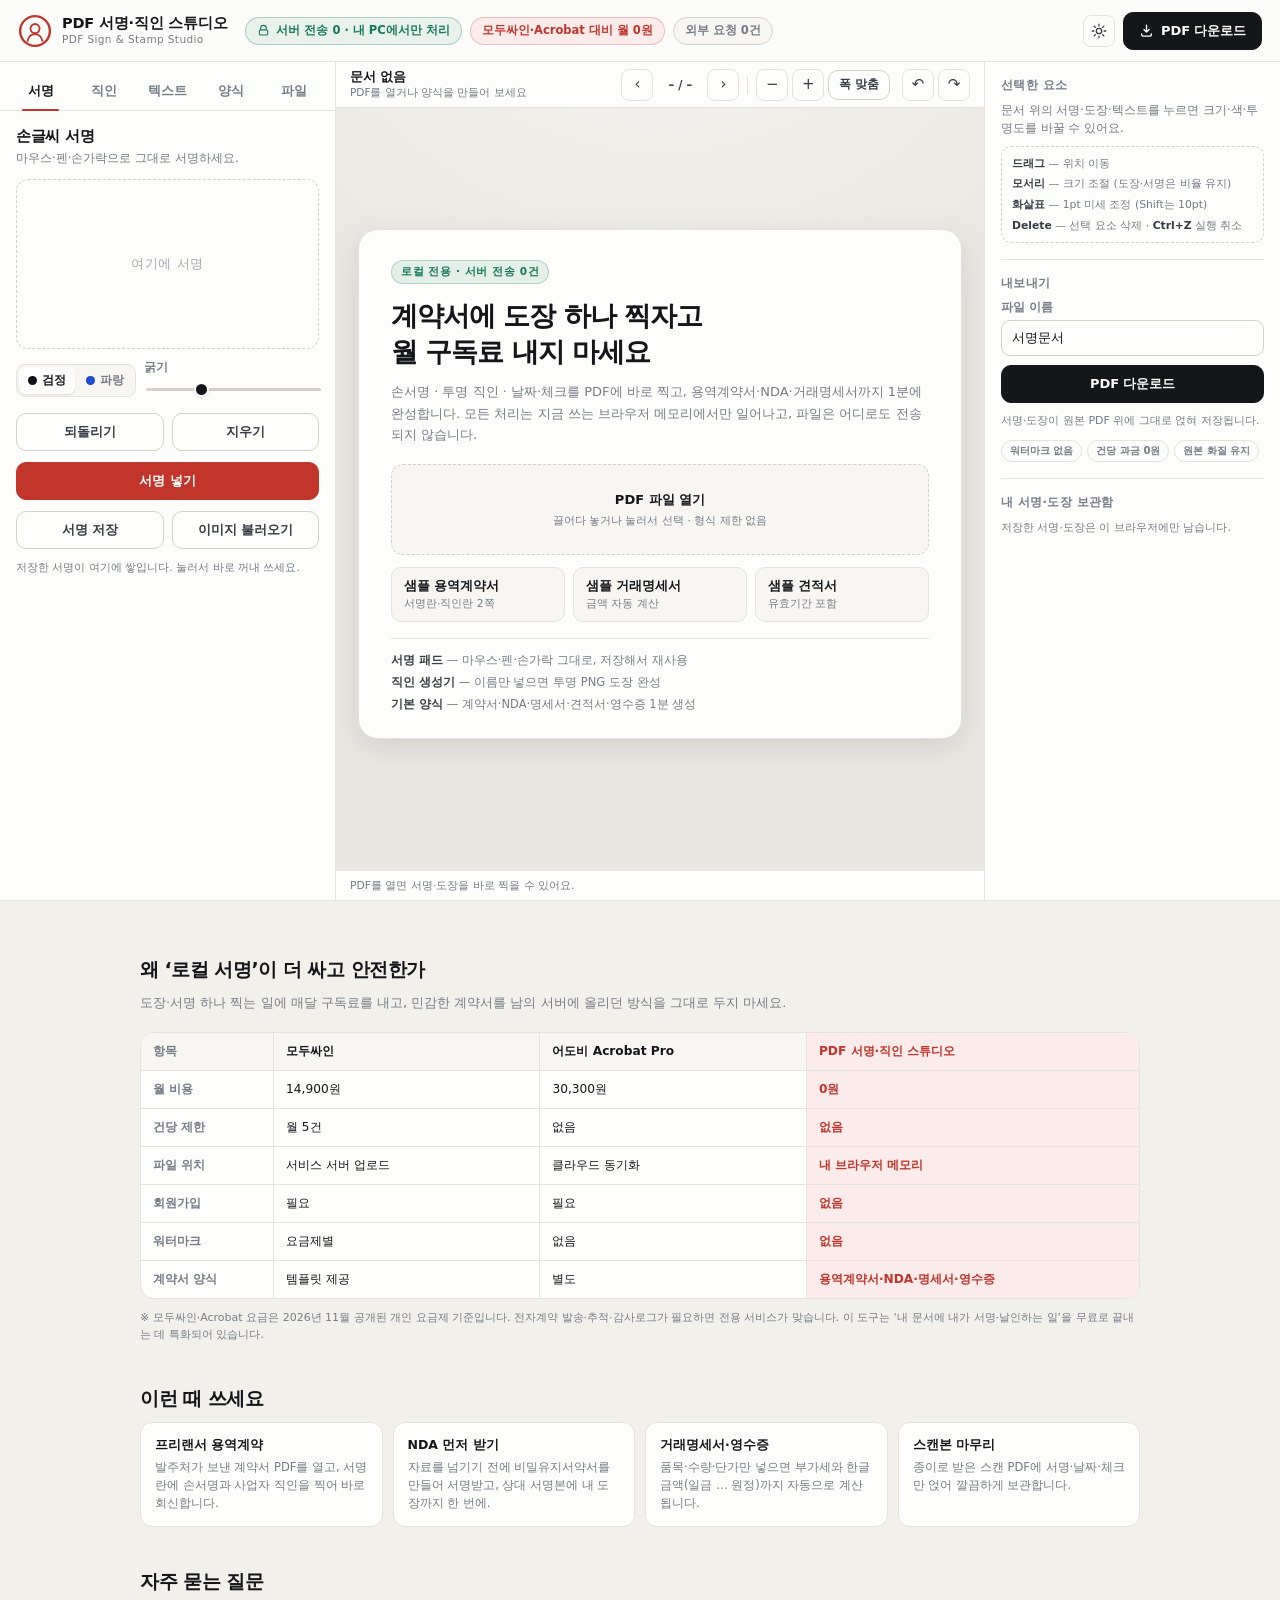
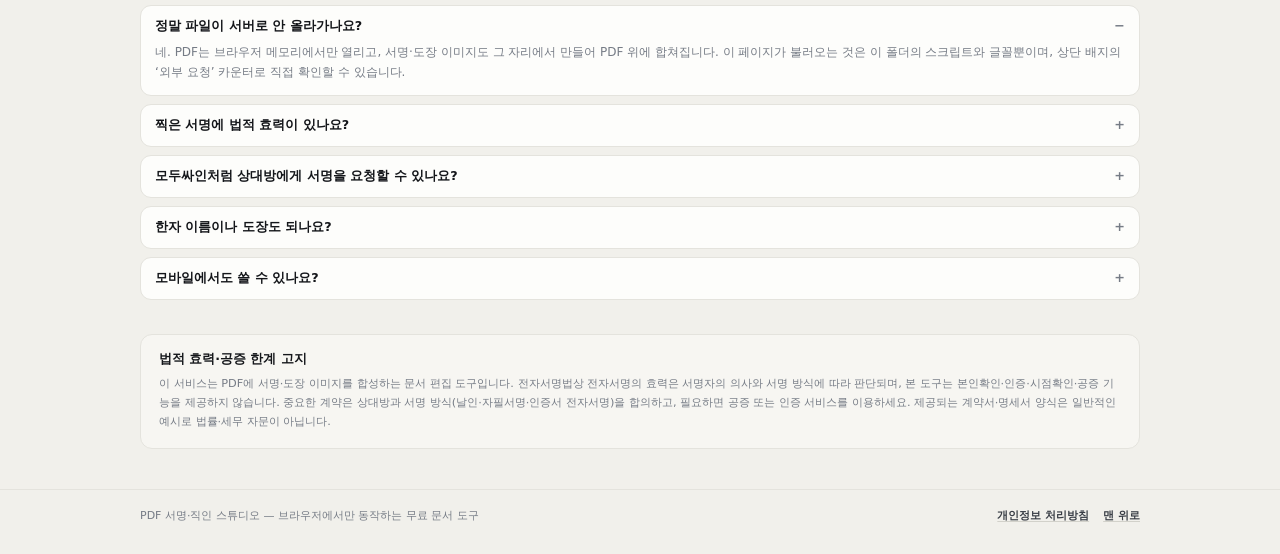
==== index.html @ 742ccabc "Deploy pdf-sign-stamp static app (production files only)" ====
<!DOCTYPE html>
<html lang="ko">
<head>
<meta charset="utf-8">
<meta name="viewport" content="width=device-width, initial-scale=1, viewport-fit=cover">
<title>PDF 서명·직인 스튜디오 — 계약서 도장·서명 1분, 서버 전송 0</title>
<meta name="description" content="모두싸인·어도비 없이 PDF에 손서명·투명 직인·날짜·체크를 바로 찍고 용역계약서·NDA·거래명세서까지 1분에 만드세요. 파일은 업로드되지 않고 내 PC 브라우저에서만 처리됩니다. 워터마크·건당 과금 0원.">
<meta name="keywords" content="PDF 서명, PDF 도장, 직인 만들기, 전자서명 무료, 계약서 서명, 용역계약서 양식, 거래명세서, NDA 서식, 모두싸인 대체, 어도비 대체">
<link rel="canonical" href="https://marcj81.github.io/pdf-sign-stamp/">
<meta name="robots" content="index, follow">
<meta name="color-scheme" content="light dark">
<meta name="theme-color" content="#c2352b">
<meta property="og:type" content="website">
<meta property="og:site_name" content="PDF 서명·직인 스튜디오">
<meta property="og:title" content="PDF 서명·직인 스튜디오 — 계약서 도장·서명 1분, 서버 전송 0">
<meta property="og:description" content="손서명·투명 직인·날짜·체크를 PDF에 바로. 용역계약서·NDA·거래명세서 양식까지. 업로드 없이 내 브라우저에서만.">
<meta property="og:url" content="https://marcj81.github.io/pdf-sign-stamp/">
<meta property="og:locale" content="ko_KR">
<meta name="twitter:card" content="summary">
<meta name="twitter:title" content="PDF 서명·직인 스튜디오">
<meta name="twitter:description" content="계약서에 도장 하나 찍자고 월 구독료 내지 마세요. 서버 전송 0, 워터마크 0, 월 0원.">
<link rel="icon" href="favicon.svg" type="image/svg+xml">
<link rel="stylesheet" href="assets/styles.css">
<script type="application/ld+json">
{
  "@context": "https://schema.org",
  "@graph": [
    {
      "@type": "WebApplication",
      "name": "PDF 서명·직인 스튜디오 (PDF Sign & Stamp Studio)",
      "url": "https://marcj81.github.io/pdf-sign-stamp/",
      "applicationCategory": "BusinessApplication",
      "operatingSystem": "Any browser",
      "browserRequirements": "Requires JavaScript",
      "inLanguage": "ko",
      "description": "PDF에 손글씨 서명, 투명 직인, 텍스트·날짜·체크를 넣고 용역계약서·비밀유지서약서·거래명세서·영수증을 1분에 만드는 무서버 로컬 웹앱. 파일은 업로드되지 않습니다.",
      "offers": { "@type": "Offer", "price": "0", "priceCurrency": "KRW" },
      "featureList": [
        "손글씨 서명 패드 (마우스·터치·펜)",
        "이름 입력으로 투명 원형·사각 직인 생성",
        "텍스트·날짜·체크 스탬프 배치와 이동·크기 조절",
        "용역계약서·NDA·거래명세서·영수증 양식 생성",
        "서버 전송 없는 브라우저 내 처리",
        "워터마크 없는 PDF 다운로드"
      ]
    },
    {
      "@type": "FAQPage",
      "mainEntity": [
        {
          "@type": "Question",
          "name": "계약서 파일이 서버로 올라가나요?",
          "acceptedAnswer": { "@type": "Answer", "text": "아니요. PDF는 브라우저 메모리에서만 열리고, 서명·도장 이미지도 그 자리에서 만들어 PDF에 합쳐집니다. 페이지는 외부 CDN이나 분석 서버로 파일을 보내지 않으며, 네트워크 요청은 이 사이트의 정적 파일(스크립트·글꼴)뿐입니다." }
        },
        {
          "@type": "Question",
          "name": "찍은 서명에 법적 효력이 있나요?",
          "acceptedAnswer": { "@type": "Answer", "text": "전자서명법상 본인의 서명 또는 기명날인이 찍힌 전자문서는 문서로서 효력을 가질 수 있습니다. 다만 이 도구는 본인확인·인증서 기반 전자서명이나 공증을 제공하지 않으므로, 상대방 확인이 중요한 계약은 별도의 인증 수단을 함께 쓰세요." }
        },
        {
          "@type": "Question",
          "name": "모두싸인·어도비와 무엇이 다른가요?",
          "acceptedAnswer": { "@type": "Answer", "text": "모두싸인은 월 14,900원에 5건, 어도비 Acrobat Pro는 월 30,300원의 구독형입니다. 이 도구는 서명·도장을 찍는 작업을 브라우저에서 무료로 끝내고, 다운로드한 PDF에 워터마크를 넣지 않습니다. 상대방에게 서명을 요청하는 전자계약 워크플로(발송·추적·감사로그)는 제공하지 않습니다." }
        },
        {
          "@type": "Question",
          "name": "스캔한 종이 계약서에도 도장을 찍을 수 있나요?",
          "acceptedAnswer": { "@type": "Answer", "text": "네. 스캔 PDF를 열고 원하는 위치를 눌러 서명이나 직인을 배치하면 됩니다. 페이지가 90도 회전된 스캔본도 표시된 방향 그대로 좌표를 계산해 넣습니다." }
        },
        {
          "@type": "Question",
          "name": "만든 PDF에 워터마크나 페이지 제한이 있나요?",
          "acceptedAnswer": { "@type": "Answer", "text": "없습니다. 페이지 수 제한, 건당 과금, 워터마크, 회원가입이 모두 없습니다. 원본 PDF의 텍스트와 화질은 그대로 유지되고, 추가한 서명·도장만 이미지로 얹힙니다." }
        }
      ]
    }
  ]
}
</script>
</head>
<body>

<header class="topbar">
  <a class="brand" href="./" aria-label="PDF 서명·직인 스튜디오 홈">
    <span class="brand-mark" aria-hidden="true">
      <svg viewBox="0 0 48 48" width="34" height="34"><circle cx="24" cy="24" r="21" fill="none" stroke="currentColor" stroke-width="3.4"/><circle cx="24" cy="20.5" r="6.4" fill="none" stroke="currentColor" stroke-width="2.6"/><path d="M13.5 38c1.6-6.4 5.6-9.6 10.5-9.6S33 31.6 34.5 38" fill="none" stroke="currentColor" stroke-width="2.6" stroke-linecap="round"/></svg>
    </span>
    <span class="brand-text">
      <strong>PDF 서명·직인 스튜디오</strong>
      <small>PDF Sign &amp; Stamp Studio</small>
    </span>
  </a>

  <div class="badges">
    <span class="badge badge-local" id="badge-local">
      <svg viewBox="0 0 20 20" width="13" height="13" aria-hidden="true"><path d="M5.5 9V6.6a4.5 4.5 0 1 1 9 0V9" fill="none" stroke="currentColor" stroke-width="1.7"/><rect x="3.6" y="9" width="12.8" height="8" rx="2" fill="none" stroke="currentColor" stroke-width="1.7"/></svg>
      서버 전송 0 · 내 PC에서만 처리
    </span>
    <span class="badge badge-free">모두싸인·Acrobat 대비 월 0원</span>
    <span class="badge badge-net" id="net-badge" title="이 페이지가 불러온 외부 도메인 요청 수">외부 요청 0건</span>
  </div>

  <div class="top-actions">
    <button class="icon-btn" id="btn-theme" title="라이트/다크 전환" aria-label="테마 전환">
      <svg viewBox="0 0 24 24" width="18" height="18" aria-hidden="true"><path d="M12 3v2.2M12 18.8V21M3 12h2.2M18.8 12H21M5.6 5.6l1.6 1.6M16.8 16.8l1.6 1.6M18.4 5.6l-1.6 1.6M7.2 16.8l-1.6 1.6" stroke="currentColor" stroke-width="1.7" stroke-linecap="round"/><circle cx="12" cy="12" r="3.6" fill="none" stroke="currentColor" stroke-width="1.7"/></svg>
    </button>
    <button class="btn btn-primary" id="btn-download">
      <svg viewBox="0 0 20 20" width="15" height="15" aria-hidden="true"><path d="M10 3v9m0 0 3.4-3.4M10 12 6.6 8.6M3.5 14.5v1.2A1.8 1.8 0 0 0 5.3 17.5h9.4a1.8 1.8 0 0 0 1.8-1.8v-1.2" fill="none" stroke="currentColor" stroke-width="1.8" stroke-linecap="round" stroke-linejoin="round"/></svg>
      PDF 다운로드
    </button>
  </div>
</header>

<main class="app">

  <!-- ================= tools ================= -->
  <aside class="panel tools" id="tools-panel" aria-label="도구">
    <div class="sheet-handle" data-sheet-close></div>
    <div class="tool-tabs" role="tablist">
      <button class="tool-tab is-active" data-tool="signature" role="tab" aria-selected="true">서명</button>
      <button class="tool-tab" data-tool="seal" role="tab" aria-selected="false">직인</button>
      <button class="tool-tab" data-tool="text" role="tab" aria-selected="false">텍스트</button>
      <button class="tool-tab" data-tool="form" role="tab" aria-selected="false">양식</button>
      <button class="tool-tab" data-tool="file" role="tab" aria-selected="false">파일</button>
    </div>

    <div class="tool-body">

      <section class="tool-pane is-active" id="pane-signature">
        <div class="pane-head">
          <h2>손글씨 서명</h2>
          <p>마우스·펜·손가락으로 그대로 서명하세요.</p>
        </div>
        <div class="pad-wrap">
          <canvas id="sig-canvas" class="sig-pad" aria-label="서명 입력란"></canvas>
          <span class="pad-placeholder" id="sig-placeholder">여기에 서명</span>
        </div>
        <div class="row wrap">
          <div class="seg" id="sig-color" role="group" aria-label="서명 색">
            <button class="seg-btn is-active" data-color="#12141a" aria-pressed="true"><i style="--dot:#12141a"></i>검정</button>
            <button class="seg-btn" data-color="#1d4ed8" aria-pressed="false"><i style="--dot:#1d4ed8"></i>파랑</button>
          </div>
          <label class="range">
            <span>굵기</span>
            <input type="range" id="sig-width" min="1" max="6" step="0.5" value="2.6">
          </label>
        </div>
        <div class="row btns">
          <button class="btn btn-ghost" id="btn-sig-undo">되돌리기</button>
          <button class="btn btn-ghost" id="btn-sig-clear">지우기</button>
        </div>
        <button class="btn btn-accent btn-block" id="btn-sig-insert">서명 넣기</button>
        <div class="row btns">
          <button class="btn btn-ghost" id="btn-sig-save">서명 저장</button>
          <label class="btn btn-ghost file-label">
            <input type="file" id="sig-upload" accept="image/png,image/jpeg,image/webp" hidden>
            이미지 불러오기
          </label>
        </div>
        <div class="saved" id="saved-signatures"></div>
        <p class="saved-hint">저장한 서명이 여기에 쌓입니다. 눌러서 바로 꺼내 쓰세요.</p>
      </section>

      <section class="tool-pane" id="pane-seal" hidden>
        <div class="pane-head">
          <h2>투명 도장 · 직인</h2>
          <p>이름을 넣으면 1초 만에 투명 PNG 도장이 만들어집니다.</p>
        </div>
        <div class="seal-preview" aria-label="도장 미리보기">
          <canvas id="seal-canvas" width="240" height="240"></canvas>
        </div>
        <div class="fields">
          <label class="field">
            <span>이름 / 도장 글자</span>
            <input id="seal-name" type="text" value="김민수" maxlength="8" autocomplete="off" spellcheck="false">
          </label>
          <label class="field">
            <span>회사명 (선택)</span>
            <input id="seal-org" type="text" value="" maxlength="14" placeholder="둘레에 새길 상호" autocomplete="off" spellcheck="false">
          </label>
          <div class="row">
            <label class="field">
              <span>모양</span>
              <select id="seal-shape">
                <option value="circle">원형</option>
                <option value="square">사각</option>
              </select>
            </label>
            <label class="field">
              <span>글자 배치</span>
              <select id="seal-orient">
                <option value="vertical">세로</option>
                <option value="horizontal">가로</option>
              </select>
            </label>
          </div>
          <div class="row wrap">
            <label class="check"><input type="checkbox" id="seal-show-in"> ‘인’ 글자 넣기</label>
            <div class="seg" id="seal-color" role="group" aria-label="도장 색">
              <button class="seg-btn is-active" data-color="#c2352b" aria-pressed="true"><i style="--dot:#c2352b"></i>주홍</button>
              <button class="seg-btn" data-color="#1d4ed8" aria-pressed="false"><i style="--dot:#1d4ed8"></i>청색</button>
              <button class="seg-btn" data-color="#12141a" aria-pressed="false"><i style="--dot:#12141a"></i>검정</button>
            </div>
          </div>
        </div>
        <button class="btn btn-accent btn-block" id="btn-seal-insert">도장 넣기</button>
        <div class="row btns">
          <button class="btn btn-ghost" id="btn-seal-save">보관함에 저장</button>
          <label class="btn btn-ghost file-label">
            <input type="file" id="seal-upload" accept="image/png,image/jpeg,image/webp" hidden>
            도장 이미지
          </label>
        </div>
        <div class="saved" id="saved-seals"></div>
        <p class="saved-hint">저장한 도장이 여기에 쌓입니다.</p>
      </section>

      <section class="tool-pane" id="pane-text" hidden>
        <div class="pane-head">
          <h2>텍스트 · 날짜 · 체크</h2>
          <p>문서를 클릭하면 그 자리에 바로 들어갑니다.</p>
        </div>
        <div class="quick-grid">
          <button class="quick" data-quick="date">오늘 날짜<small id="today-label"></small></button>
          <button class="quick" data-quick="check">체크 ✓</button>
          <button class="quick" data-quick="name">성명</button>
          <button class="quick" data-quick="in">(인)</button>
        </div>
        <label class="field">
          <span>넣을 문구</span>
          <textarea id="text-content" rows="2" placeholder="예: 2026년 11월 21일" spellcheck="false"></textarea>
        </label>
        <div class="row wrap">
          <label class="range">
            <span>크기 <b id="text-size-val">11</b>pt</span>
            <input type="range" id="text-size" min="7" max="30" step="0.5" value="11">
          </label>
          <div class="seg" id="text-color" role="group" aria-label="글자 색">
            <button class="seg-btn is-active" data-color="#12141a" aria-pressed="true"><i style="--dot:#12141a"></i>검정</button>
            <button class="seg-btn" data-color="#1d4ed8" aria-pressed="false"><i style="--dot:#1d4ed8"></i>파랑</button>
            <button class="seg-btn" data-color="#c2352b" aria-pressed="false"><i style="--dot:#c2352b"></i>빨강</button>
          </div>
        </div>
        <button class="btn btn-accent btn-block" id="btn-text-add">현재 페이지 가운데에 넣기</button>
        <p class="hint">넣은 요소는 드래그로 옮기고, 모서리를 끌어 크기를 바꿉니다. 화살표 키로 1pt씩 미세 조정돼요.</p>
      </section>

      <section class="tool-pane" id="pane-form" hidden>
        <div class="pane-head">
          <h2>1분 기본 양식</h2>
          <p>폼만 채우면 계약서·명세서 PDF가 바로 만들어집니다.</p>
        </div>
        <div class="tpl-list" id="template-list"></div>
        <div class="tpl-form" id="tpl-form" hidden>
          <div class="tpl-form-head">
            <strong id="tpl-form-title">양식</strong>
            <button class="link-btn" id="btn-tpl-close" type="button">닫기</button>
          </div>
          <div class="fields" id="tpl-fields"></div>
          <p class="tpl-summary" id="tpl-summary"></p>
          <div class="row btns sticky-row">
            <button class="btn btn-ghost" id="btn-tpl-reset">샘플 값</button>
            <button class="btn btn-accent" id="btn-tpl-generate">PDF 만들기</button>
          </div>
        </div>
      </section>

      <section class="tool-pane" id="pane-file" hidden>
        <div class="pane-head">
          <h2>PDF 불러오기</h2>
          <p>파일은 업로드되지 않습니다. 브라우저 안에서만 열려요.</p>
        </div>
        <label class="dropzone" id="dropzone">
          <input type="file" id="file-input" accept="application/pdf,.pdf">
          <svg viewBox="0 0 24 24" width="26" height="26" aria-hidden="true"><path d="M12 16V4m0 0 4 4m-4-4L8 8M4 15v3.5A1.5 1.5 0 0 0 5.5 20h13a1.5 1.5 0 0 0 1.5-1.5V15" fill="none" stroke="currentColor" stroke-width="1.8" stroke-linecap="round" stroke-linejoin="round"/></svg>
          <strong>PDF 파일 열기</strong>
          <small>끌어다 놓거나 눌러서 선택</small>
        </label>
        <div class="sample-grid">
          <button class="sample" id="btn-sample-contract">
            <b>샘플 용역계약서</b>
            <span>서명란 · 직인란이 있는 2쪽 계약서</span>
          </button>
          <button class="sample" id="btn-sample-statement">
            <b>샘플 거래명세서</b>
            <span>금액 자동 계산 + 영수 문구</span>
          </button>
          <button class="sample" id="btn-sample-quote">
            <b>샘플 견적서</b>
            <span>품목·부가세 계산 + 유효기간</span>
          </button>
        </div>
        <ul class="facts">
          <li>외부 CDN 호출 0건 — 모든 스크립트가 이 폴더 안에 있습니다.</li>
          <li>원본 PDF의 텍스트·화질은 그대로 두고 서명만 얹습니다.</li>
          <li>페이지 수·건당 과금·워터마크 제한이 없습니다.</li>
        </ul>
      </section>

    </div>
  </aside>

  <!-- ================= stage ================= -->
  <section class="stage-col">
    <div class="stage-bar">
      <div class="doc-meta">
        <span class="doc-name" id="doc-name">문서 없음</span>
        <span class="doc-sub" id="doc-sub">PDF를 열거나 양식을 만들어 보세요</span>
      </div>
      <span class="badge badge-local badge-mini">로컬 처리</span>
      <div class="page-nav">
        <button class="icon-btn" id="btn-prev" title="이전 페이지" aria-label="이전 페이지">‹</button>
        <span class="page-indicator" id="page-indicator">– / –</span>
        <button class="icon-btn" id="btn-next" title="다음 페이지" aria-label="다음 페이지">›</button>
        <span class="divider" aria-hidden="true"></span>
        <button class="icon-btn" id="btn-zoom-out" title="축소" aria-label="축소">−</button>
        <button class="icon-btn" id="btn-zoom-in" title="확대" aria-label="확대">+</button>
        <button class="btn btn-ghost btn-sm" id="btn-fit">폭 맞춤</button>
      </div>
      <div class="history">
        <button class="icon-btn" id="btn-undo" title="실행 취소 (Ctrl+Z)" aria-label="실행 취소">↶</button>
        <button class="icon-btn" id="btn-redo" title="다시 실행 (Ctrl+Y)" aria-label="다시 실행">↷</button>
      </div>
    </div>

    <div class="stage" id="stage">
      <div class="stage-inner" id="stage-inner">

        <div class="empty" id="empty-state">
          <div class="empty-card">
            <span class="empty-eyebrow">로컬 전용 · 서버 전송 0건</span>
            <h1>계약서에 도장 하나 찍자고<br>월 구독료 내지 마세요</h1>
            <p class="empty-lede">
              손서명 · 투명 직인 · 날짜·체크를 PDF에 바로 찍고, 용역계약서·NDA·거래명세서까지 1분에 완성합니다.
              모든 처리는 지금 쓰는 브라우저 메모리에서만 일어나고, 파일은 어디로도 전송되지 않습니다.
            </p>
            <label class="dropzone dropzone-hero" id="hero-drop" data-drop>
              <input type="file" id="hero-file" accept="application/pdf,.pdf">
              <strong>PDF 파일 열기</strong>
              <small>끌어다 놓거나 눌러서 선택 · 형식 제한 없음</small>
            </label>
            <div class="empty-samples">
              <button class="sample" id="btn-hero-contract" data-sample="contract">
                <b>샘플 용역계약서</b><span>서명란·직인란 2쪽</span>
              </button>
              <button class="sample" id="btn-hero-statement" data-sample="statement">
                <b>샘플 거래명세서</b><span>금액 자동 계산</span>
              </button>
              <button class="sample" id="btn-hero-quote" data-sample="quote">
                <b>샘플 견적서</b><span>유효기간 포함</span>
              </button>
            </div>
            <ul class="empty-points">
              <li><b>서명 패드</b> — 마우스·펜·손가락 그대로, 저장해서 재사용</li>
              <li><b>직인 생성기</b> — 이름만 넣으면 투명 PNG 도장 완성</li>
              <li><b>기본 양식</b> — 계약서·NDA·명세서·견적서·영수증 1분 생성</li>
            </ul>
          </div>
        </div>

        <div class="page-shell" id="page-shell" hidden>
          <canvas id="page-canvas"></canvas>
          <div class="el-layer" id="el-layer"></div>
          <div class="loading-mask" id="loading-mask" hidden><span class="spinner"></span></div>
        </div>

      </div>
    </div>

    <div class="stage-foot">
      <span id="foot-status">PDF를 열면 서명·도장을 바로 찍을 수 있어요.</span>
      <span id="foot-summary"></span>
    </div>
  </section>

  <!-- ================= inspector ================= -->
  <aside class="panel inspector" id="inspector" aria-label="속성과 내보내기">
    <div class="sheet-handle" data-sheet-close></div>

    <section class="insp-section">
      <h2 class="insp-title">선택한 요소</h2>
      <div class="insp-empty" id="insp-empty">
        <p>문서 위의 서명·도장·텍스트를 누르면 크기·색·투명도를 바꿀 수 있어요.</p>
        <ul class="tips">
          <li><b>드래그</b> — 위치 이동</li>
          <li><b>모서리</b> — 크기 조절 (도장·서명은 비율 유지)</li>
          <li><b>화살표</b> — 1pt 미세 조정 (Shift는 10pt)</li>
          <li><b>Delete</b> — 선택 요소 삭제 · <b>Ctrl+Z</b> 실행 취소</li>
        </ul>
      </div>
      <div class="insp-el" id="insp-el" hidden>
        <div class="insp-kind-row">
          <span class="insp-kind" id="insp-kind">서명</span>
          <div class="row btns tight">
            <button class="icon-btn" id="btn-el-dup" title="복제" aria-label="복제">⧉</button>
            <button class="icon-btn danger" id="btn-el-delete" title="삭제" aria-label="삭제">✕</button>
          </div>
        </div>
        <label class="field" id="insp-text-row">
          <span>내용</span>
          <textarea id="insp-text" rows="2" spellcheck="false"></textarea>
        </label>
        <label class="range">
          <span id="insp-size-label">크기 <b id="insp-size-val">100</b>%</span>
          <input type="range" id="insp-size" min="20" max="400" step="1" value="100">
        </label>
        <label class="range">
          <span>투명도 <b id="insp-opacity-val">100</b>%</span>
          <input type="range" id="insp-opacity" min="10" max="100" step="1" value="100">
        </label>
        <label class="range">
          <span>회전 <b id="insp-rotate-val">0</b>°</span>
          <input type="range" id="insp-rotate" min="-45" max="45" step="1" value="0">
        </label>
        <div class="seg seg-insp" id="insp-color" role="group" aria-label="요소 색">
          <button class="seg-btn is-active" data-color="#12141a" aria-pressed="true"><i style="--dot:#12141a"></i>검정</button>
          <button class="seg-btn" data-color="#1d4ed8" aria-pressed="false"><i style="--dot:#1d4ed8"></i>파랑</button>
          <button class="seg-btn" data-color="#c2352b" aria-pressed="false"><i style="--dot:#c2352b"></i>빨강</button>
        </div>
      </div>
    </section>

    <hr class="insp-hr">

    <section class="insp-section">
      <h2 class="insp-title">내보내기</h2>
      <label class="field">
        <span>파일 이름</span>
        <input id="export-name" type="text" value="서명문서" maxlength="80" spellcheck="false">
      </label>
      <button class="btn btn-primary btn-block" id="btn-export">PDF 다운로드</button>
      <p class="hint" id="export-hint">서명·도장이 원본 PDF 위에 그대로 얹혀 저장됩니다.</p>
      <ul class="chips">
        <li>워터마크 없음</li>
        <li>건당 과금 0원</li>
        <li>원본 화질 유지</li>
      </ul>
    </section>

    <hr class="insp-hr">

    <section class="insp-section">
      <h2 class="insp-title">내 서명·도장 보관함</h2>
      <p class="hint">저장한 서명·도장은 이 브라우저에만 남습니다.</p>
      <div class="saved" id="saved-all"></div>
    </section>
  </aside>
</main>

<nav class="mob-bar" aria-label="모바일 도구">
  <button class="mob-btn is-active" data-tool="signature"><span>서명</span></button>
  <button class="mob-btn" data-tool="seal"><span>직인</span></button>
  <button class="mob-btn" data-tool="text"><span>텍스트</span></button>
  <button class="mob-btn" data-tool="form"><span>양식</span></button>
  <button class="mob-btn" data-tool="file"><span>파일</span></button>
  <button class="mob-btn" data-sheet="inspector"><span>속성</span></button>
</nav>
<div class="sheet-backdrop" id="sheet-backdrop" hidden></div>
<div class="toast" id="toast" role="status" aria-live="polite"></div>

<!-- ================= supporting content ================= -->
<section class="info">
  <div class="info-inner">
    <h2>왜 ‘로컬 서명’이 더 싸고 안전한가</h2>
    <p class="info-lede">도장·서명 하나 찍는 일에 매달 구독료를 내고, 민감한 계약서를 남의 서버에 올리던 방식을 그대로 두지 마세요.</p>
    <div class="compare" role="table" aria-label="비교표">
      <div class="compare-row compare-head" role="row">
        <span role="columnheader">항목</span>
        <span role="columnheader">모두싸인</span>
        <span role="columnheader">어도비 Acrobat Pro</span>
        <span role="columnheader" class="is-us">PDF 서명·직인 스튜디오</span>
      </div>
      <div class="compare-row" role="row"><span role="cell">월 비용</span><span role="cell">14,900원</span><span role="cell">30,300원</span><span role="cell" class="is-us">0원</span></div>
      <div class="compare-row" role="row"><span role="cell">건당 제한</span><span role="cell">월 5건</span><span role="cell">없음</span><span role="cell" class="is-us">없음</span></div>
      <div class="compare-row" role="row"><span role="cell">파일 위치</span><span role="cell">서비스 서버 업로드</span><span role="cell">클라우드 동기화</span><span role="cell" class="is-us">내 브라우저 메모리</span></div>
      <div class="compare-row" role="row"><span role="cell">회원가입</span><span role="cell">필요</span><span role="cell">필요</span><span role="cell" class="is-us">없음</span></div>
      <div class="compare-row" role="row"><span role="cell">워터마크</span><span role="cell">요금제별</span><span role="cell">없음</span><span role="cell" class="is-us">없음</span></div>
      <div class="compare-row" role="row"><span role="cell">계약서 양식</span><span role="cell">템플릿 제공</span><span role="cell">별도</span><span role="cell" class="is-us">용역계약서·NDA·명세서·영수증</span></div>
    </div>
    <p class="info-note">※ 모두싸인·Acrobat 요금은 2026년 11월 공개된 개인 요금제 기준입니다. 전자계약 발송·추적·감사로그가 필요하면 전용 서비스가 맞습니다. 이 도구는 ‘내 문서에 내가 서명·날인하는 일’을 무료로 끝내는 데 특화되어 있습니다.</p>

    <h2>이런 때 쓰세요</h2>
    <div class="usecases">
      <div class="usecase"><b>프리랜서 용역계약</b><p>발주처가 보낸 계약서 PDF를 열고, 서명란에 손서명과 사업자 직인을 찍어 바로 회신합니다.</p></div>
      <div class="usecase"><b>NDA 먼저 받기</b><p>자료를 넘기기 전에 비밀유지서약서를 만들어 서명받고, 상대 서명본에 내 도장까지 한 번에.</p></div>
      <div class="usecase"><b>거래명세서·영수증</b><p>품목·수량·단가만 넣으면 부가세와 한글 금액(일금 … 원정)까지 자동으로 계산됩니다.</p></div>
      <div class="usecase"><b>스캔본 마무리</b><p>종이로 받은 스캔 PDF에 서명·날짜·체크만 얹어 깔끔하게 보관합니다.</p></div>
    </div>

    <h2>자주 묻는 질문</h2>
    <div class="faq">
      <details open><summary>정말 파일이 서버로 안 올라가나요?</summary><p>네. PDF는 브라우저 메모리에서만 열리고, 서명·도장 이미지도 그 자리에서 만들어 PDF 위에 합쳐집니다. 이 페이지가 불러오는 것은 이 폴더의 스크립트와 글꼴뿐이며, 상단 배지의 ‘외부 요청’ 카운터로 직접 확인할 수 있습니다.</p></details>
      <details><summary>찍은 서명에 법적 효력이 있나요?</summary><p>전자서명법상 본인의 서명 또는 기명날인이 있는 전자문서는 문서로서 효력을 가질 수 있습니다. 다만 이 도구는 본인확인·인증서 기반 전자서명이나 공증을 제공하지 않으므로, 상대방 확인이 중요한 계약은 별도의 인증 수단을 함께 쓰세요.</p></details>
      <details><summary>모두싸인처럼 상대방에게 서명을 요청할 수 있나요?</summary><p>발송·추적·감사로그 기능은 없습니다. 대신 완성된 PDF를 메일·메신저로 보내면 됩니다. 서명 요청 워크플로가 필요하면 전자계약 서비스를, 내 문서에 내가 서명하는 일이 대부분이라면 이 도구를 쓰세요.</p></details>
      <details><summary>한자 이름이나 도장도 되나요?</summary><p>기본 글꼴은 한글·영문·숫자·기호를 지원합니다. 한자·이모지는 글꼴에 없어 입력 시 안내가 뜹니다. 한자 도장이 필요하면 도장 이미지를 만들어 ‘도장 이미지’로 넣으면 됩니다.</p></details>
      <details><summary>모바일에서도 쓸 수 있나요?</summary><p>네. 아이폰·안드로이드 브라우저에서 손가락으로 서명하고, 그 자리에서 PDF로 저장할 수 있습니다.</p></details>
    </div>

    <div class="legal">
      <h3>법적 효력·공증 한계 고지</h3>
      <p>이 서비스는 PDF에 서명·도장 이미지를 합성하는 문서 편집 도구입니다. 전자서명법상 전자서명의 효력은 서명자의 의사와 서명 방식에 따라 판단되며, 본 도구는 본인확인·인증·시점확인·공증 기능을 제공하지 않습니다. 중요한 계약은 상대방과 서명 방식(날인·자필서명·인증서 전자서명)을 합의하고, 필요하면 공증 또는 인증 서비스를 이용하세요. 제공되는 계약서·명세서 양식은 일반적인 예시로 법률·세무 자문이 아닙니다.</p>
    </div>
  </div>
</section>

<footer class="foot">
  <div class="foot-inner">
    <span>PDF 서명·직인 스튜디오 — 브라우저에서만 동작하는 무료 문서 도구</span>
    <span class="foot-links"><a href="privacy.html">개인정보 처리방침</a><a href="#top" id="link-top">맨 위로</a></span>
  </div>
</footer>

<script src="assets/engine.js" defer></script>
<script src="assets/app.js" defer></script>
</body>
</html>
---- assets/styles.css ----
/* ==========================================================================
   PDF 서명·직인 스튜디오 — styles
   ========================================================================== */

:root {
  --bg: #f1f0eb;
  --bg-2: #e8e7e1;
  --panel: #fdfdfb;
  --panel-2: #f7f6f2;
  --ink: #14161a;
  --ink-2: #383d45;
  --muted: #767c86;
  --line: #e4e3dd;
  --line-2: #d2d1ca;
  --accent: #c2352b;
  --accent-dark: #a52a21;
  --accent-soft: #fbeceb;
  --blue: #1d4ed8;
  --ok: #17795e;
  --paper: #ffffff;
  --shadow-sm: 0 1px 2px rgba(20, 22, 26, .07), 0 1px 1px rgba(20, 22, 26, .04);
  --shadow-md: 0 8px 28px rgba(20, 22, 26, .10);
  --shadow-lg: 0 18px 60px rgba(20, 22, 26, .14);
  --radius: 14px;
  --radius-sm: 9px;
  --topbar-h: 62px;
  --mobbar-h: 58px;
  --ui: "Pretendard", -apple-system, BlinkMacSystemFont, "Apple SD Gothic Neo", "Malgun Gothic", "Noto Sans KR", system-ui, sans-serif;
  --mono: "SF Mono", ui-monospace, Menlo, Consolas, monospace;
}

@media (prefers-color-scheme: dark) {
  :root:not([data-theme="light"]) {
    --bg: #101114;
    --bg-2: #0b0c0e;
    --panel: #17191e;
    --panel-2: #1d2026;
    --ink: #eceef2;
    --ink-2: #c3c7d0;
    --muted: #8d939e;
    --line: #2a2d34;
    --line-2: #353941;
    --accent: #e25348;
    --accent-dark: #c73c32;
    --accent-soft: #2a1c1b;
    --blue: #6b93ff;
    --ok: #46b795;
    --paper: #fff;
    --shadow-sm: 0 1px 2px rgba(0, 0, 0, .5);
    --shadow-md: 0 8px 28px rgba(0, 0, 0, .5);
    --shadow-lg: 0 18px 60px rgba(0, 0, 0, .6);
  }
}

:root[data-theme="dark"] {
  --bg: #101114;
  --bg-2: #0b0c0e;
  --panel: #17191e;
  --panel-2: #1d2026;
  --ink: #eceef2;
  --ink-2: #c3c7d0;
  --muted: #8d939e;
  --line: #2a2d34;
  --line-2: #353941;
  --accent: #e25348;
  --accent-dark: #c73c32;
  --accent-soft: #2a1c1b;
  --blue: #6b93ff;
  --ok: #46b795;
  --paper: #fff;
  --shadow-sm: 0 1px 2px rgba(0, 0, 0, .5);
  --shadow-md: 0 8px 28px rgba(0, 0, 0, .5);
  --shadow-lg: 0 18px 60px rgba(0, 0, 0, .6);
}

*, *::before, *::after { box-sizing: border-box; }
[hidden] { display: none !important; }

html { scroll-behavior: smooth; }

body {
  margin: 0;
  font-family: var(--ui);
  color: var(--ink);
  background: var(--bg);
  -webkit-font-smoothing: antialiased;
  -webkit-text-size-adjust: 100%;
  overflow-x: hidden;
}

button, input, select, textarea { font: inherit; color: inherit; }
button { cursor: pointer; }
a { color: inherit; }
h1, h2, h3, p { margin: 0; }
ul { margin: 0; padding: 0; list-style: none; }
hr { border: 0; border-top: 1px solid var(--line); margin: 0; }

:focus-visible { outline: 2px solid var(--accent); outline-offset: 2px; border-radius: 4px; }

/* @font-face is injected by app.js once the Korean PDF font is loaded, so the
   preview text and the exported PDF use exactly the same glyphs and widths. */
.el-text, .insp-kind, .pad-placeholder { font-synthesis: none; }

/* ------------------------------------------------------------------ topbar */

.topbar {
  position: sticky;
  top: 0;
  z-index: 50;
  height: var(--topbar-h);
  display: flex;
  align-items: center;
  gap: 18px;
  padding: 0 18px;
  background: color-mix(in srgb, var(--panel) 92%, transparent);
  backdrop-filter: saturate(140%) blur(10px);
  border-bottom: 1px solid var(--line);
}

.brand {
  display: flex;
  align-items: center;
  gap: 10px;
  text-decoration: none;
  color: var(--accent);
  flex: 0 0 auto;
}
.brand-mark { display: grid; place-items: center; }
.brand-text { display: flex; flex-direction: column; line-height: 1.1; color: var(--ink); }
.brand-text strong { font-size: 14.5px; letter-spacing: -.2px; font-weight: 800; }
.brand-text small { font-size: 10.5px; color: var(--muted); letter-spacing: .4px; margin-top: 2px; }

.badges { display: flex; align-items: center; gap: 8px; overflow: hidden; flex: 1 1 auto; }
.badge {
  display: inline-flex;
  align-items: center;
  gap: 6px;
  height: 28px;
  padding: 0 11px;
  border-radius: 99px;
  font-size: 11.5px;
  font-weight: 700;
  white-space: nowrap;
  border: 1px solid var(--line-2);
  background: var(--panel-2);
  color: var(--ink-2);
}
.badge-local { color: var(--ok); border-color: color-mix(in srgb, var(--ok) 30%, transparent); background: color-mix(in srgb, var(--ok) 9%, transparent); }
.badge-free { color: var(--accent); border-color: color-mix(in srgb, var(--accent) 26%, transparent); background: var(--accent-soft); }
.badge-net { color: var(--muted); font-weight: 600; font-variant-numeric: tabular-nums; }
.badge-mini { display: none; }

.top-actions { display: flex; align-items: center; gap: 8px; flex: 0 0 auto; }

/* ------------------------------------------------------------------ buttons */

.btn {
  display: inline-flex;
  align-items: center;
  justify-content: center;
  gap: 7px;
  height: 38px;
  padding: 0 15px;
  border-radius: 10px;
  border: 1px solid transparent;
  background: var(--panel-2);
  color: var(--ink);
  font-size: 13px;
  font-weight: 700;
  letter-spacing: -.1px;
  transition: background .15s, border-color .15s, transform .08s, color .15s;
  white-space: nowrap;
}
.btn:active { transform: translateY(1px); }
.btn-primary { background: var(--ink); color: var(--panel); border-color: var(--ink); }
.btn-primary:hover { background: #000; }
:root[data-theme="dark"] .btn-primary { background: #f4f4f2; color: #14161a; border-color: #f4f4f2; }
@media (prefers-color-scheme: dark) { :root:not([data-theme="light"]) .btn-primary { background: #f4f4f2; color: #14161a; border-color: #f4f4f2; } }
.btn-accent { background: var(--accent); color: #fff; border-color: var(--accent); }
.btn-accent:hover { background: var(--accent-dark); }
.btn-ghost { background: transparent; border-color: var(--line-2); color: var(--ink-2); }
.btn-ghost:hover { background: var(--panel-2); border-color: var(--muted); }
.btn-block { width: 100%; }
.btn-sm { height: 30px; padding: 0 10px; font-size: 11.5px; }

.icon-btn {
  width: 32px;
  height: 32px;
  display: inline-grid;
  place-items: center;
  border-radius: 8px;
  border: 1px solid var(--line);
  background: transparent;
  color: var(--ink-2);
  font-size: 15px;
  line-height: 1;
  transition: background .15s, color .15s, border-color .15s;
}
.icon-btn:hover { background: var(--panel-2); color: var(--ink); border-color: var(--line-2); }
.icon-btn.danger:hover { color: var(--accent); border-color: var(--accent); background: var(--accent-soft); }
.link-btn { background: none; border: 0; color: var(--muted); font-size: 12px; font-weight: 700; text-decoration: underline; padding: 4px; }

/* -------------------------------------------------------------------- app */

.app {
  display: grid;
  grid-template-columns: 336px minmax(0, 1fr) 296px;
  height: calc(100dvh - var(--topbar-h));
  min-height: 520px;
  max-height: 1080px;
}

.panel {
  background: var(--panel);
  border-right: 1px solid var(--line);
  display: flex;
  flex-direction: column;
  min-height: 0;
  position: relative;
}
.panel.inspector { display: block; border-right: 0; border-left: 1px solid var(--line); overflow-y: auto; padding: 16px 16px 22px; }

/* ------------------------------------------------------------------- tools */

.tool-tabs {
  display: grid;
  grid-template-columns: repeat(5, 1fr);
  gap: 2px;
  padding: 10px 10px 0;
  border-bottom: 1px solid var(--line);
}
.tool-tab {
  position: relative;
  height: 38px;
  border: 0;
  border-radius: 9px 9px 0 0;
  background: transparent;
  color: var(--muted);
  font-size: 12.5px;
  font-weight: 700;
  letter-spacing: -.2px;
}
.tool-tab:hover { color: var(--ink-2); background: var(--panel-2); }
.tool-tab.is-active { color: var(--ink); }
.tool-tab.is-active::after {
  content: "";
  position: absolute;
  left: 12px; right: 12px; bottom: -1px;
  height: 2px;
  background: var(--accent);
  border-radius: 2px;
}

.tool-body { flex: 1 1 auto; overflow-y: auto; padding: 16px 16px 26px; scrollbar-width: thin; }
.tool-pane { display: flex; flex-direction: column; gap: 11px; animation: fade .18s ease; }
.tool-pane[hidden] { display: none; }
@keyframes fade { from { opacity: 0; transform: translateY(3px); } to { opacity: 1; transform: none; } }

.pane-head h2 { font-size: 15px; font-weight: 800; letter-spacing: -.3px; }
.pane-head p { font-size: 11.8px; color: var(--muted); margin-top: 4px; line-height: 1.5; }

.row { display: flex; align-items: center; gap: 8px; }
.row.wrap { flex-wrap: wrap; }
.row.btns > .btn { flex: 1 1 0; }
.row.btns.tight > .icon-btn { flex: 0 0 auto; }
.row .btn-block { flex: 1 1 auto; }

.field { display: flex; flex-direction: column; gap: 5px; font-size: 11.5px; color: var(--muted); font-weight: 600; }
.field > span { letter-spacing: -.1px; }
.field input, .field select, .field textarea, .range input[type="range"] { color: var(--ink); }
.field input[type="text"], .field input[type="number"], .field input[type="date"], .field select, .field textarea {
  height: 36px;
  padding: 0 10px;
  border-radius: 9px;
  border: 1px solid var(--line-2);
  background: var(--panel);
  font-size: 13px;
  font-weight: 500;
  color: var(--ink);
  width: 100%;
}
.field textarea { height: auto; padding: 8px 10px; resize: vertical; line-height: 1.5; font-family: var(--ui); }
.field select { appearance: none; background-image: linear-gradient(45deg, transparent 50%, var(--muted) 50%), linear-gradient(135deg, var(--muted) 50%, transparent 50%); background-position: calc(100% - 15px) 16px, calc(100% - 10px) 16px; background-size: 5px 5px, 5px 5px; background-repeat: no-repeat; }
.field input:focus, .field textarea:focus, .field select:focus { border-color: var(--accent); outline: none; box-shadow: 0 0 0 3px color-mix(in srgb, var(--accent) 14%, transparent); }
.field input::placeholder, .field textarea::placeholder { color: color-mix(in srgb, var(--muted) 70%, transparent); }

.check { display: inline-flex; align-items: center; gap: 7px; font-size: 12px; color: var(--ink-2); font-weight: 600; }
.check input { width: 15px; height: 15px; accent-color: var(--accent); }

.range { display: flex; flex-direction: column; gap: 3px; font-size: 11.5px; color: var(--muted); font-weight: 600; flex: 0 0 auto; }
.row .range { flex: 1 1 120px; }
.range b { color: var(--ink); font-weight: 800; }
.range input[type="range"] {
  -webkit-appearance: none;
  appearance: none;
  width: 100%;
  height: 20px;
  background: transparent;
}
.range input[type="range"]::-webkit-slider-runnable-track { height: 3px; border-radius: 3px; background: var(--line-2); }
.range input[type="range"]::-webkit-slider-thumb { -webkit-appearance: none; width: 15px; height: 15px; margin-top: -6px; border-radius: 50%; background: var(--ink); border: 2px solid var(--panel); box-shadow: var(--shadow-sm); }
.range input[type="range"]::-moz-range-track { height: 3px; border-radius: 3px; background: var(--line-2); }
.range input[type="range"]::-moz-range-thumb { width: 13px; height: 13px; border-radius: 50%; background: var(--ink); border: 2px solid var(--panel); }

.seg { display: inline-flex; padding: 2px; gap: 2px; background: var(--panel-2); border: 1px solid var(--line); border-radius: 9px; }
.seg-btn {
  display: inline-flex;
  align-items: center;
  gap: 5px;
  height: 27px;
  padding: 0 9px;
  border: 0;
  border-radius: 7px;
  background: transparent;
  color: var(--muted);
  font-size: 11.5px;
  font-weight: 700;
}
.seg-btn i { width: 9px; height: 9px; border-radius: 50%; background: var(--dot, var(--ink)); display: inline-block; border: 1px solid rgba(0, 0, 0, .12); }
.seg-btn.is-active { background: var(--panel); color: var(--ink); box-shadow: var(--shadow-sm); }

/* signature pad */
.pad-wrap { position: relative; border-radius: 12px; border: 1px dashed var(--line-2); background:
  linear-gradient(var(--panel) 0 0) padding-box,
  repeating-linear-gradient(90deg, transparent 0 23px, color-mix(in srgb, var(--line) 55%, transparent) 23px 24px);
  overflow: hidden; }
.sig-pad { display: block; width: 100%; height: 168px; touch-action: none; cursor: crosshair; }
.pad-placeholder {
  position: absolute; inset: 0; display: grid; place-items: center;
  pointer-events: none; color: color-mix(in srgb, var(--muted) 65%, transparent);
  font-size: 13px; font-weight: 600; letter-spacing: .5px;
}
.pad-wrap.has-ink .pad-placeholder { display: none; }

.file-label { position: relative; overflow: hidden; }
.file-label input { position: absolute; inset: 0; opacity: 0; cursor: pointer; }

.saved { display: grid; grid-template-columns: repeat(auto-fill, minmax(84px, 1fr)); gap: 8px; }
.saved:empty { display: none; }
.saved:empty + .saved-hint { display: block; }
.saved-hint { display: none; font-size: 10.8px; color: var(--muted); line-height: 1.5; }
.saved-item { position: relative; border: 1px solid var(--line); border-radius: 10px; background: var(--panel-2); padding: 6px; }
.saved-item img { display: block; width: 100%; height: 46px; object-fit: contain; }
.saved-item button.use { position: absolute; inset: 0; background: none; border: 0; border-radius: 10px; }
.saved-item button.del { position: absolute; top: -6px; right: -6px; width: 20px; height: 20px; border-radius: 50%; border: 1px solid var(--line-2); background: var(--panel); color: var(--muted); font-size: 11px; line-height: 1; display: grid; place-items: center; }
.saved-item button.del:hover { color: var(--accent); border-color: var(--accent); }

/* seal */
.seal-preview {
  display: grid;
  place-items: center;
  padding: 10px;
  border-radius: 12px;
  border: 1px solid var(--line);
  background-color: var(--panel-2);
  background-image:
    linear-gradient(45deg, color-mix(in srgb, var(--line) 60%, transparent) 25%, transparent 25%, transparent 75%, color-mix(in srgb, var(--line) 60%, transparent) 75%),
    linear-gradient(45deg, color-mix(in srgb, var(--line) 60%, transparent) 25%, transparent 25%, transparent 75%, color-mix(in srgb, var(--line) 60%, transparent) 75%);
  background-size: 16px 16px;
  background-position: 0 0, 8px 8px;
}
.seal-preview canvas { width: 148px; height: 148px; display: block; }

/* text quick buttons */
.quick-grid { display: grid; grid-template-columns: 1fr 1fr; gap: 8px; }
.quick {
  display: flex;
  flex-direction: column;
  align-items: flex-start;
  gap: 2px;
  padding: 9px 11px;
  border-radius: 10px;
  border: 1px solid var(--line);
  background: var(--panel-2);
  font-size: 12.5px;
  font-weight: 700;
  color: var(--ink);
  text-align: left;
}
.quick small { font-size: 10.5px; color: var(--muted); font-weight: 600; }
.quick:hover { border-color: var(--accent); color: var(--accent); background: var(--accent-soft); }
.quick:hover small { color: var(--accent); }

.hint { font-size: 11px; color: var(--muted); line-height: 1.55; }

/* templates */
.tpl-list { display: flex; flex-direction: column; gap: 8px; }
.tpl-card {
  position: relative;
  display: flex;
  flex-direction: column;
  gap: 3px;
  padding: 12px 13px;
  border-radius: 11px;
  border: 1px solid var(--line);
  background: var(--panel-2);
  text-align: left;
}
.tpl-card b { font-size: 13px; letter-spacing: -.2px; display: flex; align-items: center; gap: 6px; }
.tpl-card span { font-size: 11.3px; color: var(--muted); line-height: 1.5; font-weight: 500; }
.tpl-card em { position: absolute; top: 10px; right: 10px; font-style: normal; font-size: 9.5px; font-weight: 800; color: var(--accent); background: var(--accent-soft); border-radius: 99px; padding: 3px 7px; }
.tpl-card:hover { border-color: var(--accent); background: var(--accent-soft); }
.tpl-card.is-active { border-color: var(--accent); box-shadow: 0 0 0 3px color-mix(in srgb, var(--accent) 12%, transparent); }

.tpl-form { display: flex; flex-direction: column; gap: 10px; margin-top: 14px; padding-top: 14px; border-top: 1px solid var(--line); }
.tpl-form[hidden] { display: none; }
.tpl-form-head { display: flex; align-items: center; justify-content: space-between; }
.tpl-form-head strong { font-size: 13.5px; }
.sticky-row { position: sticky; bottom: -18px; padding: 10px 0 4px; background: linear-gradient(transparent, var(--panel) 30%); }

/* drop zone / samples */
.dropzone {
  display: flex;
  flex-direction: column;
  align-items: center;
  gap: 4px;
  padding: 22px 14px;
  border-radius: 12px;
  border: 1.5px dashed var(--line-2);
  background: var(--panel-2);
  color: var(--muted);
  text-align: center;
  transition: border-color .15s, background .15s, color .15s;
}
.dropzone input { display: none; }
.dropzone strong { font-size: 13px; color: var(--ink); }
.dropzone small { font-size: 11px; }
.dropzone:hover, .dropzone.is-over { border-color: var(--accent); background: var(--accent-soft); color: var(--accent); }
.dropzone:hover strong, .dropzone.is-over strong { color: var(--accent); }

.sample-grid { display: grid; grid-template-columns: 1fr; gap: 8px; }
.sample {
  display: flex;
  flex-direction: column;
  gap: 2px;
  padding: 10px 12px;
  border-radius: 10px;
  border: 1px solid var(--line);
  background: var(--panel-2);
  text-align: left;
}
.sample b { font-size: 12.5px; }
.sample span { font-size: 10.8px; color: var(--muted); font-weight: 500; }
.sample:hover { border-color: var(--ink-2); background: var(--panel); }

.facts { display: flex; flex-direction: column; gap: 6px; font-size: 10.8px; color: var(--muted); line-height: 1.5; }
.facts li { padding-left: 12px; position: relative; }
.facts li::before { content: ""; position: absolute; left: 0; top: 6px; width: 5px; height: 5px; border-radius: 50%; background: var(--accent); opacity: .55; }

/* ------------------------------------------------------------------- stage */

.stage-col { display: flex; flex-direction: column; min-width: 0; min-height: 0; background: var(--bg-2); }

.stage-bar {
  display: flex;
  align-items: center;
  gap: 12px;
  height: 46px;
  padding: 0 14px;
  border-bottom: 1px solid var(--line);
  background: var(--panel);
  flex: 0 0 auto;
}
.doc-meta { display: flex; flex-direction: column; min-width: 0; flex: 1 1 auto; }
.doc-name { font-size: 12.5px; font-weight: 800; white-space: nowrap; overflow: hidden; text-overflow: ellipsis; letter-spacing: -.2px; }
.doc-sub { font-size: 10.5px; color: var(--muted); white-space: nowrap; overflow: hidden; text-overflow: ellipsis; }
.page-nav { display: flex; align-items: center; gap: 4px; }
.page-indicator { font-size: 11.5px; font-weight: 700; color: var(--ink-2); min-width: 46px; text-align: center; font-variant-numeric: tabular-nums; }
.divider { width: 1px; height: 18px; background: var(--line); margin: 0 4px; }
.history { display: flex; gap: 4px; }

.stage {
  position: relative;
  flex: 1 1 auto;
  min-height: 0;
  overflow: auto;
  padding: 22px;
  display: flex;
  justify-content: center;
  align-items: flex-start;
  background:
    radial-gradient(120% 80% at 50% -20%, color-mix(in srgb, var(--panel) 55%, transparent), transparent 70%),
    var(--bg-2);
  scrollbar-width: thin;
}
.stage-inner { position: relative; display: flex; flex-direction: column; align-items: center; gap: 10px; min-width: 100%; min-height: 100%; }

.page-shell {
  position: relative;
  background: var(--paper);
  border-radius: 2px;
  box-shadow: 0 1px 0 rgba(0, 0, 0, .04), 0 10px 30px rgba(20, 22, 26, .16), 0 30px 70px rgba(20, 22, 26, .10);
  flex: 0 0 auto;
  isolation: isolate;
}
.page-shell[hidden] { display: none; }
.page-shell canvas { display: block; border-radius: 2px; }
.el-layer { position: absolute; inset: 0; pointer-events: none; }

.loading-mask { position: absolute; inset: 0; display: grid; place-items: center; background: color-mix(in srgb, var(--paper) 55%, transparent); backdrop-filter: blur(1px); z-index: 5; }
.spinner { width: 26px; height: 26px; border-radius: 50%; border: 2.5px solid color-mix(in srgb, var(--ink) 18%, transparent); border-top-color: var(--accent); animation: spin .8s linear infinite; display: block; }
@keyframes spin { to { transform: rotate(360deg); } }

.stage-hint {
  position: sticky;
  bottom: 2px;
  padding: 6px 12px;
  border-radius: 99px;
  background: color-mix(in srgb, var(--ink) 86%, transparent);
  color: var(--bg);
  font-size: 11.5px;
  font-weight: 700;
  opacity: 0;
  transform: translateY(6px);
  transition: opacity .2s, transform .2s;
  pointer-events: none;
  max-width: 92%;
  text-align: center;
  z-index: 6;
}
.stage-hint.is-on { opacity: 1; transform: none; }

.stage-foot {
  flex: 0 0 auto;
  display: flex;
  align-items: center;
  justify-content: space-between;
  gap: 10px;
  height: 30px;
  padding: 0 14px;
  font-size: 10.8px;
  color: var(--muted);
  border-top: 1px solid var(--line);
  background: var(--panel);
  white-space: nowrap;
  overflow: hidden;
}
#foot-summary { font-weight: 700; color: var(--ink-2); }

/* empty state */
.empty { width: 100%; display: flex; justify-content: center; padding: 16px 0 26px; margin: auto 0; }
.empty-card {
  width: 100%;
  max-width: 640px;
  background: var(--panel);
  border: 1px solid var(--line);
  border-radius: 20px;
  padding: 30px 32px 26px;
  box-shadow: var(--shadow-md);
}
.empty-eyebrow {
  display: inline-block;
  font-size: 10.5px;
  font-weight: 800;
  letter-spacing: .6px;
  color: var(--ok);
  background: color-mix(in srgb, var(--ok) 10%, transparent);
  border: 1px solid color-mix(in srgb, var(--ok) 26%, transparent);
  border-radius: 99px;
  padding: 4px 9px;
}
.empty-card h1 { font-size: 27px; line-height: 1.32; letter-spacing: -1px; margin: 14px 0 12px; }
.empty-lede { font-size: 13px; color: var(--muted); line-height: 1.65; }
.dropzone-hero { margin: 18px 0 12px; padding: 26px 14px; }
.empty-samples { display: grid; grid-template-columns: repeat(3, 1fr); gap: 8px; }
.empty-points { display: flex; flex-direction: column; gap: 7px; margin-top: 16px; padding-top: 14px; border-top: 1px solid var(--line); font-size: 11.5px; color: var(--muted); }
.empty-points b { color: var(--ink-2); }

/* overlays on the page */
.el {
  position: absolute;
  pointer-events: auto;
  transform-origin: center center;
  cursor: move;
  user-select: none;
  -webkit-user-select: none;
  touch-action: none;
}
.el img { display: block; width: 100%; height: 100%; pointer-events: none; -webkit-user-drag: none; }
.el-text {
  display: flex;
  align-items: center;
  white-space: pre;
  line-height: 1.4;
  font-family: "PSSNoto", var(--ui);
  padding: 0 1px;
}
.el-text.is-editing { outline: 1px solid var(--blue); background: color-mix(in srgb, var(--blue) 6%, transparent); cursor: text; }
.el .el-box { position: absolute; inset: -3px; border: 1px dashed transparent; border-radius: 3px; }
.el.is-selected .el-box { border-color: var(--accent); }
.el.is-selected { z-index: 4; }
.el .hd {
  position: absolute;
  width: 11px;
  height: 11px;
  border-radius: 3px;
  border: 1.5px solid var(--accent);
  background: #fff;
  box-shadow: 0 1px 3px rgba(0, 0, 0, .25);
  display: none;
  touch-action: none;
}
.el.is-selected .hd { display: block; }
.el .hd[data-h="nw"] { left: -6px; top: -6px; cursor: nwse-resize; }
.el .hd[data-h="ne"] { right: -6px; top: -6px; cursor: nesw-resize; }
.el .hd[data-h="sw"] { left: -6px; bottom: -6px; cursor: nesw-resize; }
.el .hd[data-h="se"] { right: -6px; bottom: -6px; cursor: nwse-resize; }
.el .hd-rot {
  position: absolute;
  left: 50%;
  top: -26px;
  width: 13px;
  height: 13px;
  margin-left: -6.5px;
  border-radius: 50%;
  border: 1.5px solid var(--accent);
  background: #fff;
  display: none;
  cursor: grab;
  touch-action: none;
}
.el.is-selected .hd-rot { display: block; }
.el .el-del {
  position: absolute;
  right: -10px;
  top: -10px;
  width: 20px;
  height: 20px;
  border-radius: 50%;
  border: 1px solid var(--accent);
  background: var(--accent);
  color: #fff;
  font-size: 11px;
  line-height: 1;
  display: none;
  place-items: center;
}
.el .hd-rot, .el .hd, .el .el-del { z-index: 3; }
.el.is-selected .el-del { display: grid; }
.el.is-dragging { cursor: grabbing; }

/* ----------------------------------------------------------------- inspector */

.insp-section { display: flex; flex-direction: column; gap: 9px; }
.insp-section > * { flex: 0 0 auto; }
.insp-title { font-size: 11.5px; font-weight: 800; letter-spacing: .4px; color: var(--muted); text-transform: uppercase; }
.insp-empty { font-size: 11.5px; color: var(--muted); line-height: 1.55; }
.insp-empty p { margin-bottom: 8px; }
.insp-empty .tips { display: flex; flex-direction: column; gap: 5px; padding: 9px 10px; border: 1px dashed var(--line-2); border-radius: 10px; }
.insp-empty .tips li { font-size: 10.8px; line-height: 1.45; }
.insp-empty .tips b { color: var(--ink-2); }
.insp-el { display: flex; flex-direction: column; gap: 10px; padding: 12px; border: 1px solid var(--line); border-radius: 12px; background: var(--panel-2); }
.insp-el[hidden] { display: none; }
.insp-kind-row { display: flex; align-items: center; justify-content: space-between; }
.insp-kind { font-size: 12.5px; font-weight: 800; }
.insp-hr { margin: 16px 0; }
.seg-insp { flex-wrap: wrap; }
.chips { display: flex; flex-wrap: wrap; gap: 5px; margin-top: 2px; }
.chips li { font-size: 10px; font-weight: 700; color: var(--muted); border: 1px solid var(--line); border-radius: 99px; padding: 3px 8px; }

#insp-size-row[hidden], #insp-text-row[hidden] { display: none; }

/* ------------------------------------------------------------------ mobile bar */

.mob-bar { display: none; }
.sheet-backdrop { position: fixed; inset: 0; background: rgba(12, 13, 16, .42); z-index: 35; display: none; }
.sheet-backdrop.is-on { display: block; }
.sheet-handle { display: none; }

/* ------------------------------------------------------------------ toast */

.toast {
  position: fixed;
  left: 50%;
  bottom: 24px;
  transform: translate(-50%, 14px);
  z-index: 90;
  max-width: min(92vw, 460px);
  padding: 11px 16px;
  border-radius: 11px;
  background: color-mix(in srgb, var(--ink) 92%, transparent);
  color: var(--bg);
  font-size: 12.5px;
  font-weight: 600;
  line-height: 1.45;
  box-shadow: var(--shadow-lg);
  opacity: 0;
  pointer-events: none;
  transition: opacity .18s, transform .18s;
  text-align: center;
}
.toast.is-on { opacity: 1; transform: translate(-50%, 0); }
.toast.is-warn { background: var(--accent); color: #fff; }

/* ------------------------------------------------------------------ info */

.info { background: var(--bg); border-top: 1px solid var(--line); padding: 56px 24px 40px; }
.info-inner { max-width: 1000px; margin: 0 auto; }
.info h2 { font-size: 19px; letter-spacing: -.5px; margin-bottom: 10px; }
.info h2 + p, .info-lede { font-size: 13px; color: var(--muted); line-height: 1.6; margin-bottom: 18px; }
.info h2:not(:first-child) { margin-top: 42px; }
.info-note { font-size: 11px; color: var(--muted); line-height: 1.6; margin-top: 10px; }

.compare { border: 1px solid var(--line); border-radius: 14px; overflow: hidden; background: var(--panel); }
.compare-row { display: grid; grid-template-columns: 132px 1fr 1fr 1.25fr; border-top: 1px solid var(--line); font-size: 12.2px; }
.compare-row:first-child { border-top: 0; }
.compare-row span { padding: 10px 12px; border-left: 1px solid var(--line); }
.compare-row span:first-child { border-left: 0; color: var(--muted); font-weight: 700; }
.compare-head { background: var(--panel-2); font-weight: 800; }
.compare-head span { color: var(--ink); }
.compare-row .is-us { color: var(--accent); font-weight: 800; background: var(--accent-soft); }

.usecases { display: grid; grid-template-columns: repeat(4, 1fr); gap: 10px; }
.usecase { background: var(--panel); border: 1px solid var(--line); border-radius: 12px; padding: 14px; }
.usecase b { font-size: 12.5px; display: block; margin-bottom: 5px; }
.usecase p { font-size: 11.5px; color: var(--muted); line-height: 1.55; }

.faq { display: flex; flex-direction: column; gap: 8px; }
.faq details { background: var(--panel); border: 1px solid var(--line); border-radius: 11px; padding: 12px 14px; }
.faq summary { font-size: 12.8px; font-weight: 700; cursor: pointer; list-style: none; display: flex; justify-content: space-between; gap: 12px; }
.faq summary::-webkit-details-marker { display: none; }
.faq summary::after { content: "+"; color: var(--muted); font-weight: 700; }
.faq details[open] summary::after { content: "−"; }
.faq p { font-size: 12px; color: var(--muted); line-height: 1.65; margin-top: 8px; }

.legal { margin-top: 34px; padding: 16px 18px; border-radius: 12px; border: 1px solid var(--line); background: var(--panel-2); }
.legal h3 { font-size: 12.5px; margin-bottom: 6px; }
.legal p { font-size: 11.3px; color: var(--muted); line-height: 1.7; }

.foot { padding: 18px 24px 30px; border-top: 1px solid var(--line); background: var(--bg); }
.foot-inner { max-width: 1000px; margin: 0 auto; display: flex; justify-content: space-between; gap: 12px; font-size: 11px; color: var(--muted); flex-wrap: wrap; }
.foot-links { display: flex; gap: 14px; }
.foot-links a { color: var(--ink-2); font-weight: 700; text-decoration: underline; text-underline-offset: 2px; text-decoration-color: var(--line-2); border-bottom: 1px solid transparent; }
.foot-links a:hover { color: var(--accent); text-decoration-color: var(--accent); border-color: transparent; }

/* ------------------------------------------------------------------ responsive */

@media (max-width: 1180px) {
  .app { grid-template-columns: 300px minmax(0, 1fr) 268px; }
  .badge-net { display: none; }
}

@media (max-width: 960px) {
  :root { --topbar-h: 56px; }
  .topbar { gap: 10px; padding: 0 12px; }
  .brand-text small { display: none; }
  .brand-text strong { font-size: 13.5px; }
  .badges { display: none; }
  .top-actions .btn-primary { height: 34px; padding: 0 12px; font-size: 12px; }

  .app { grid-template-columns: 1fr; height: calc(100dvh - var(--topbar-h) - var(--mobbar-h)); min-height: 380px; }

  .panel.tools, .panel.inspector {
    position: fixed;
    left: 0; right: 0; bottom: 0;
    z-index: 40;
    max-height: 82dvh;
    border: 0;
    border-radius: 18px 18px 0 0;
    box-shadow: var(--shadow-lg);
    transform: translateY(102%);
    transition: transform .26s cubic-bezier(.32, .72, 0, 1);
    padding-bottom: calc(env(safe-area-inset-bottom, 0px) + 8px);
    visibility: hidden;
  }
  .panel.is-open { transform: none; visibility: visible; }
  .panel.tools .tool-body { padding-bottom: 20px; }
  .panel.inspector { padding: 18px 16px calc(env(safe-area-inset-bottom, 0px) + 22px); }
  .sheet-handle { display: block; width: 40px; height: 4px; border-radius: 99px; background: var(--line-2); margin: 8px auto 2px; cursor: pointer; }
  .tool-tabs { padding-top: 4px; }

  .stage-bar { height: 42px; padding: 0 10px; gap: 6px; }
  .stage-bar .icon-btn { width: 28px; height: 28px; font-size: 13px; }
  .page-indicator { min-width: 38px; }
  .badge-mini { display: inline-flex; height: 22px; padding: 0 7px; font-size: 10px; flex: 0 0 auto; }
  .doc-sub { display: none; }
  .page-nav .divider, #btn-fit { display: none; }
  .history { display: none; }
  .stage { padding: 12px 10px 18px; }
  .stage-foot { height: auto; min-height: 28px; padding: 5px 10px; font-size: 10px; white-space: normal; line-height: 1.4; }
  #foot-summary { display: none; }

  .empty { padding: 8px 0 18px; }
  .empty-card { padding: 22px 18px 20px; border-radius: 16px; }
  .empty-card h1 { font-size: 21px; margin: 12px 0 10px; }
  .empty-lede { font-size: 12px; }
  .empty-points { font-size: 11px; }
  .empty-samples { grid-template-columns: 1fr; }

  .mob-bar {
    display: grid;
    grid-template-columns: repeat(6, 1fr);
    position: fixed;
    left: 0; right: 0; bottom: 0;
    height: calc(var(--mobbar-h) + env(safe-area-inset-bottom, 0px));
    padding-bottom: env(safe-area-inset-bottom, 0px);
    background: color-mix(in srgb, var(--panel) 96%, transparent);
    backdrop-filter: blur(10px);
    border-top: 1px solid var(--line);
    z-index: 45;
  }
  .mob-btn { border: 0; background: none; display: flex; flex-direction: column; align-items: center; justify-content: center; gap: 3px; color: var(--muted); font-size: 10.5px; font-weight: 700; }
  .mob-btn span { letter-spacing: -.2px; }
  .mob-btn.is-active { color: var(--accent); }
  .mob-btn::before { content: ""; width: 18px; height: 18px; border-radius: 6px; border: 1.6px solid currentColor; opacity: .75; }
  .mob-btn[data-tool="signature"]::before { border-radius: 50% 50% 4px 4px; }
  .mob-btn[data-tool="seal"]::before { border-radius: 50%; }
  .mob-btn[data-tool="text"]::before { border-radius: 3px; height: 14px; }
  .mob-btn[data-tool="form"]::before { border-radius: 2px; background: linear-gradient(currentColor 0 0) 3px 4px/12px 2px no-repeat, linear-gradient(currentColor 0 0) 3px 9px/9px 2px no-repeat; }
  .mob-btn[data-tool="file"]::before { border-radius: 2px 6px 2px 2px; }
  .mob-btn[data-sheet]::before { border-radius: 2px; border-style: dashed; }

  .info { padding: 36px 16px 28px; }
  .compare { font-size: 11px; }
  .compare-row { grid-template-columns: 74px 1fr 1fr 1.3fr; }
  .compare-row span { padding: 8px 7px; }
  .usecases { grid-template-columns: 1fr 1fr; }
  .toast { bottom: calc(var(--mobbar-h) + 16px); }
  .foot { padding-bottom: calc(var(--mobbar-h) + 22px + env(safe-area-inset-bottom, 0px)); }
}

@media (max-width: 420px) {
  .empty-card h1 { font-size: 19px; }
  .quick-grid { grid-template-columns: 1fr 1fr; }
  .usecases { grid-template-columns: 1fr; }
}

@media (pointer: coarse) {
  .el .hd { width: 15px; height: 15px; }
  .el .hd[data-h="nw"] { left: -8px; top: -8px; }
  .el .hd[data-h="ne"] { right: -8px; top: -8px; }
  .el .hd[data-h="sw"] { left: -8px; bottom: -8px; }
  .el .hd[data-h="se"] { right: -8px; bottom: -8px; }
  .el .hd-rot { width: 16px; height: 16px; margin-left: -8px; top: -30px; }
}

@media print {
  .topbar, .panel, .stage-bar, .stage-foot, .mob-bar, .info, .foot, .toast { display: none !important; }
  .app { display: block; height: auto; }
  .stage { padding: 0; background: #fff; overflow: visible; }
  .page-shell { box-shadow: none; }
}

.tpl-summary { font-size: 11px; font-weight: 700; color: var(--accent); background: var(--accent-soft); border-radius: 8px; padding: 7px 9px; line-height: 1.4; min-height: 0; }
.tpl-summary:empty { display: none; }
.stage.tool-text #page-canvas { cursor: crosshair; }
.el-text-holder { cursor: move; }
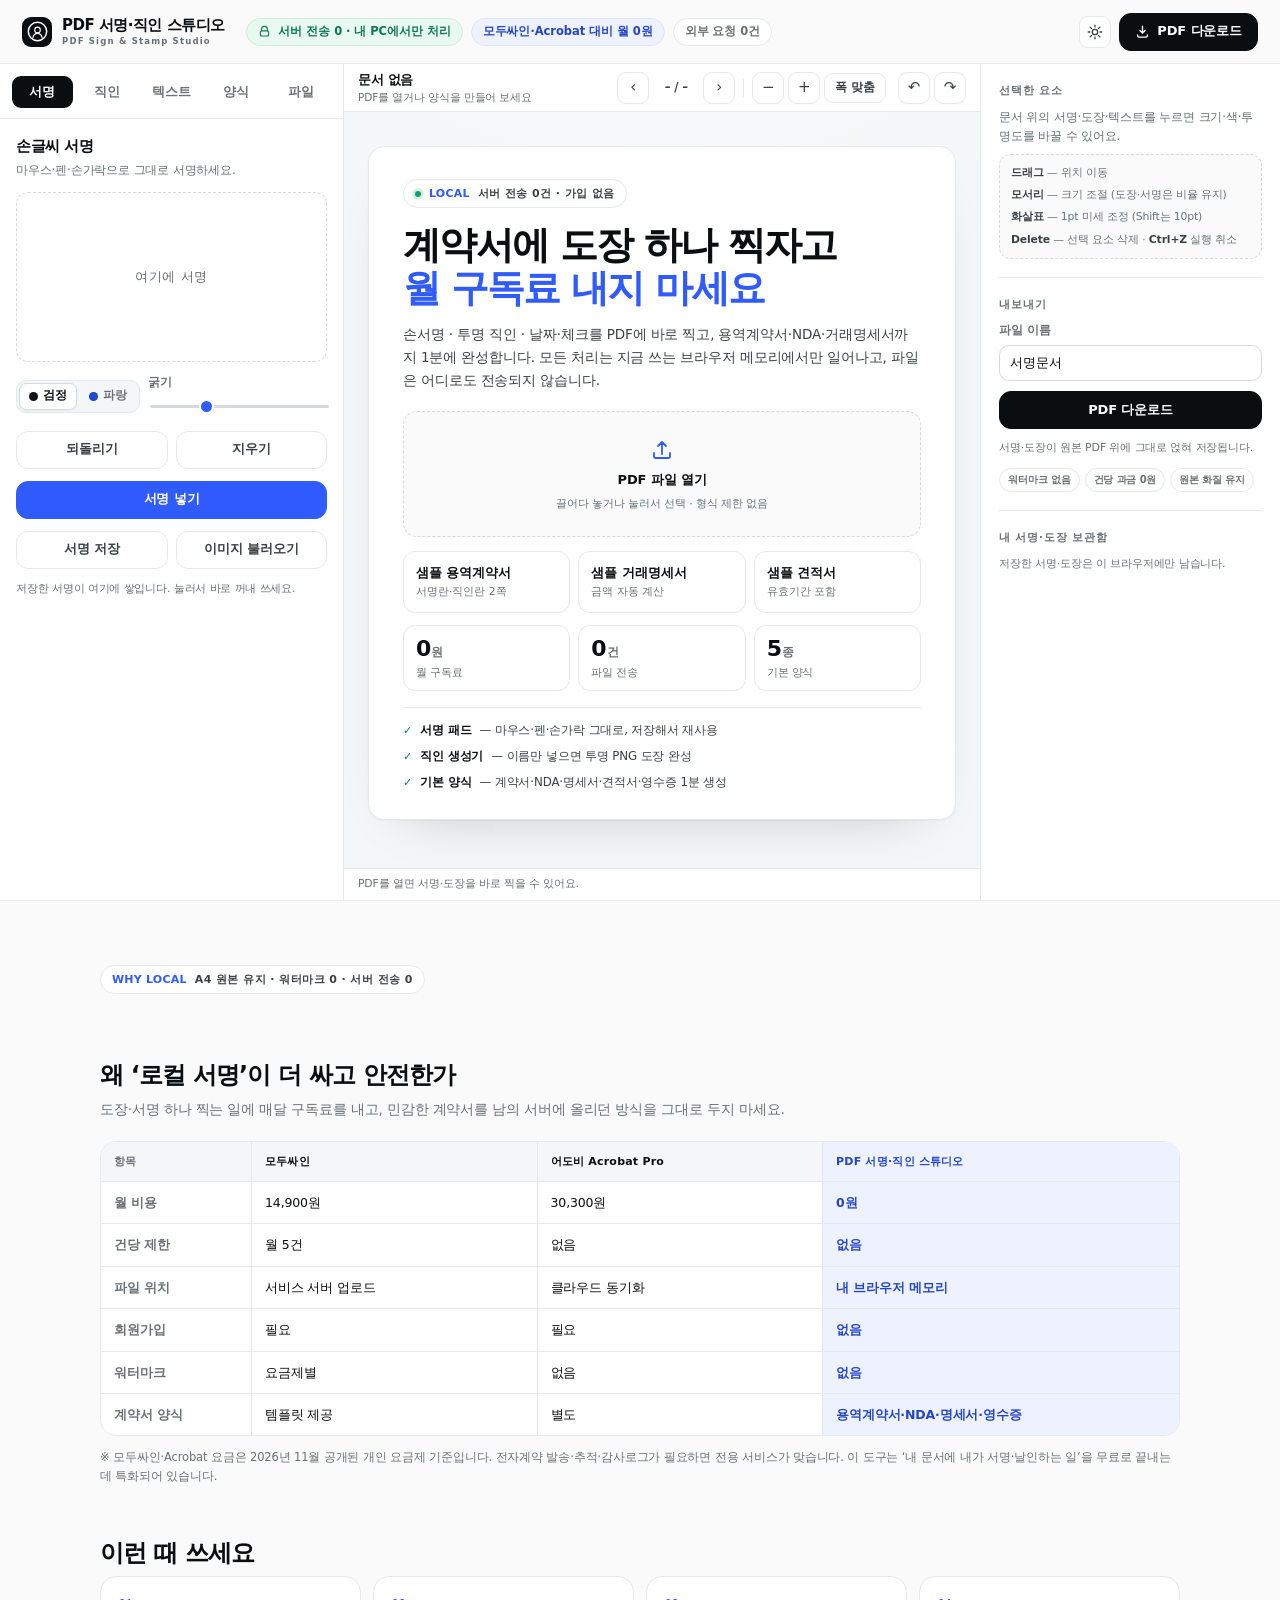
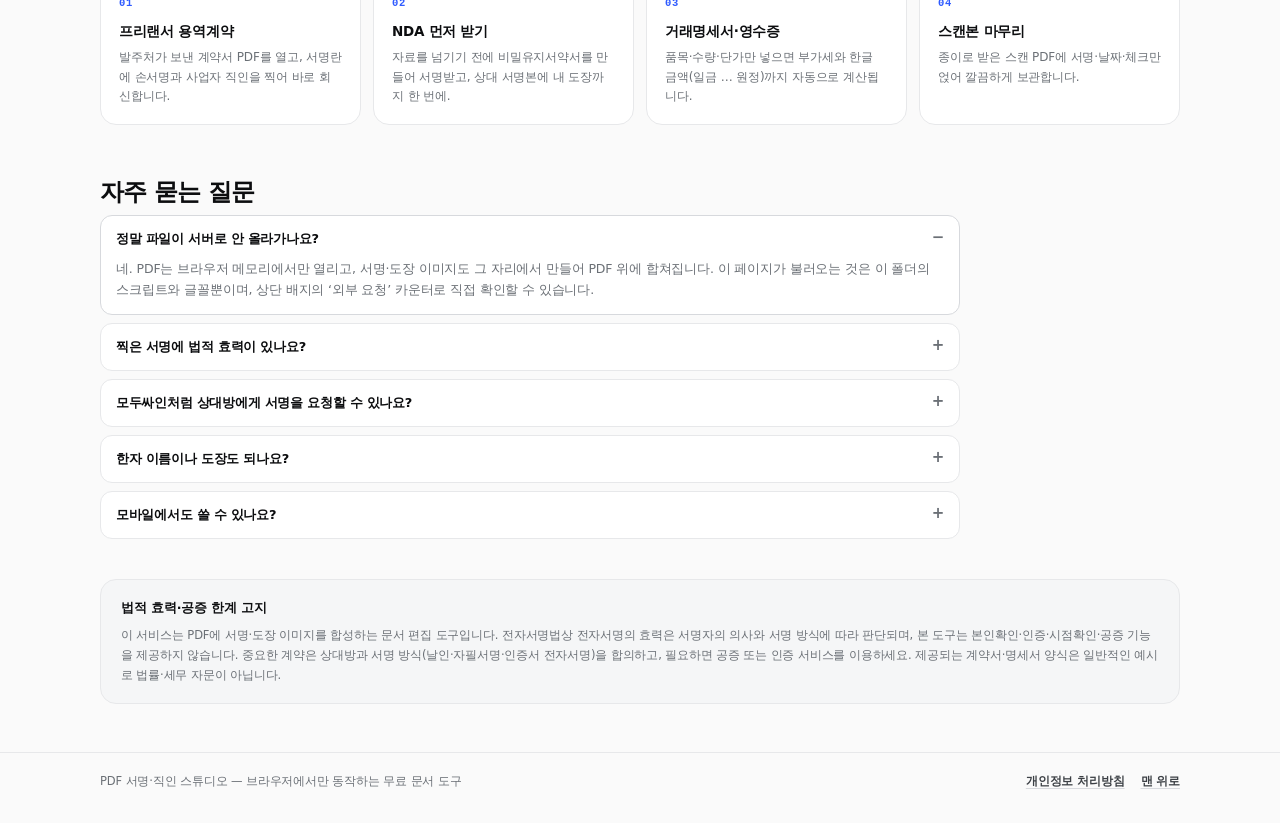
==== commit 6867fe92: "Redesign UI with Direction A (Crisp Bento): white bento, cobalt accent, local-only hero tile" ====
--- a/index.html
+++ b/index.html
@@ -9,7 +9,7 @@
 <link rel="canonical" href="https://marcj81.github.io/pdf-sign-stamp/">
 <meta name="robots" content="index, follow">
 <meta name="color-scheme" content="light dark">
-<meta name="theme-color" content="#c2352b">
+<meta name="theme-color" content="#FAFAFA">
 <meta property="og:type" content="website">
 <meta property="og:site_name" content="PDF 서명·직인 스튜디오">
 <meta property="og:title" content="PDF 서명·직인 스튜디오 — 계약서 도장·서명 1분, 서버 전송 0">
@@ -99,7 +99,6 @@
     <span class="badge badge-free">모두싸인·Acrobat 대비 월 0원</span>
     <span class="badge badge-net" id="net-badge" title="이 페이지가 불러온 외부 도메인 요청 수">외부 요청 0건</span>
   </div>
-
   <div class="top-actions">
     <button class="icon-btn" id="btn-theme" title="라이트/다크 전환" aria-label="테마 전환">
       <svg viewBox="0 0 24 24" width="18" height="18" aria-hidden="true"><path d="M12 3v2.2M12 18.8V21M3 12h2.2M18.8 12H21M5.6 5.6l1.6 1.6M16.8 16.8l1.6 1.6M18.4 5.6l-1.6 1.6M7.2 16.8l-1.6 1.6" stroke="currentColor" stroke-width="1.7" stroke-linecap="round"/><circle cx="12" cy="12" r="3.6" fill="none" stroke="currentColor" stroke-width="1.7"/></svg>
@@ -328,14 +327,15 @@
 
         <div class="empty" id="empty-state">
           <div class="empty-card">
-            <span class="empty-eyebrow">로컬 전용 · 서버 전송 0건</span>
-            <h1>계약서에 도장 하나 찍자고<br>월 구독료 내지 마세요</h1>
+            <span class="empty-eyebrow"><i class="dot"></i><b>LOCAL</b> 서버 전송 0건 · 가입 없음</span>
+            <h1>계약서에 도장 하나 찍자고<br><em>월 구독료 내지 마세요</em></h1>
             <p class="empty-lede">
               손서명 · 투명 직인 · 날짜·체크를 PDF에 바로 찍고, 용역계약서·NDA·거래명세서까지 1분에 완성합니다.
               모든 처리는 지금 쓰는 브라우저 메모리에서만 일어나고, 파일은 어디로도 전송되지 않습니다.
             </p>
             <label class="dropzone dropzone-hero" id="hero-drop" data-drop>
               <input type="file" id="hero-file" accept="application/pdf,.pdf">
+              <svg viewBox="0 0 24 24" width="24" height="24" aria-hidden="true"><path d="M12 16V4m0 0 4 4m-4-4L8 8M4 15v3.5A1.5 1.5 0 0 0 5.5 20h13a1.5 1.5 0 0 0 1.5-1.5V15" fill="none" stroke="currentColor" stroke-width="1.8" stroke-linecap="round" stroke-linejoin="round"/></svg>
               <strong>PDF 파일 열기</strong>
               <small>끌어다 놓거나 눌러서 선택 · 형식 제한 없음</small>
             </label>
@@ -349,6 +349,11 @@
               <button class="sample" id="btn-hero-quote" data-sample="quote">
                 <b>샘플 견적서</b><span>유효기간 포함</span>
               </button>
+            </div>
+            <div class="empty-stats">
+              <div class="empty-stat"><b>0<small>원</small></b><span>월 구독료</span></div>
+              <div class="empty-stat"><b>0<small>건</small></b><span>파일 전송</span></div>
+              <div class="empty-stat"><b>5<small>종</small></b><span>기본 양식</span></div>
             </div>
             <ul class="empty-points">
               <li><b>서명 패드</b> — 마우스·펜·손가락 그대로, 저장해서 재사용</li>
@@ -461,6 +466,7 @@
 <!-- ================= supporting content ================= -->
 <section class="info">
   <div class="info-inner">
+    <span class="info-eyebrow"><b>WHY LOCAL</b> A4 원본 유지 · 워터마크 0 · 서버 전송 0</span>
     <h2>왜 ‘로컬 서명’이 더 싸고 안전한가</h2>
     <p class="info-lede">도장·서명 하나 찍는 일에 매달 구독료를 내고, 민감한 계약서를 남의 서버에 올리던 방식을 그대로 두지 마세요.</p>
     <div class="compare" role="table" aria-label="비교표">
--- a/assets/styles.css
+++ b/assets/styles.css
@@ -1,90 +1,135 @@
 /* ==========================================================================
    PDF 서명·직인 스튜디오 — styles
+   디자인 시스템: A — Crisp Bento SaaS
+     순백 표면 #FFFFFF · 바탕 #FAFAFA · 1px 헤어라인 #E7E8EA
+     16px 타일 라운드 · 잉크 #0C0D0F · 코발트 #2F5BFF 단일 액센트
+     산세리프 800 헤드라인 · 본문 대비 4.5:1 이상
+   구조는 그대로 두고 스킨만 A안으로 교체했다(데스크톱 3단 / 모바일 시트).
    ========================================================================== */
 
 :root {
-  --bg: #f1f0eb;
-  --bg-2: #e8e7e1;
-  --panel: #fdfdfb;
-  --panel-2: #f7f6f2;
-  --ink: #14161a;
-  --ink-2: #383d45;
-  --muted: #767c86;
-  --line: #e4e3dd;
-  --line-2: #d2d1ca;
-  --accent: #c2352b;
-  --accent-dark: #a52a21;
-  --accent-soft: #fbeceb;
+  /* surfaces */
+  --bg: #FAFAFA;
+  --bg-2: #F5F6F7;
+  --panel: #FFFFFF;
+  --panel-2: #F5F6F7;
+  --paper: #FFFFFF;
+
+  /* ink */
+  --ink: #0C0D0F;
+  --ink-2: #3C4045;
+  --muted: #6B7076;
+  --line: #E7E8EA;
+  --line-2: #D7D9DD;
+  --line-strong: #D7D9DD;
+
+  /* single accent */
+  --accent: #2F5BFF;
+  --accent-dark: #2445C9;
+  --accent-soft: #EEF2FF;
+  --accent-line: #DDE4FF;
+  --accent-ink: #2445C9;   /* accent text on soft surfaces */
+  --on-accent: #FFFFFF;    /* text on the accent fill */
+
+  /* semantic (state, not decoration) */
+  --ok: #0B7A55;
+  --ok-soft: #E9F9F1;
+  --ok-line: #CBEFDF;
+  --warn: #A9550A;
+  --danger: #B4211C;
   --blue: #1d4ed8;
-  --ok: #17795e;
-  --paper: #ffffff;
-  --shadow-sm: 0 1px 2px rgba(20, 22, 26, .07), 0 1px 1px rgba(20, 22, 26, .04);
-  --shadow-md: 0 8px 28px rgba(20, 22, 26, .10);
-  --shadow-lg: 0 18px 60px rgba(20, 22, 26, .14);
-  --radius: 14px;
-  --radius-sm: 9px;
-  --topbar-h: 62px;
+
+  /* document stamp ink (content colour, unchanged) */
+  --stamp: #c2352b;
+
+  --shadow-sm: 0 1px 2px rgba(12, 13, 15, .05);
+  --shadow-md: 0 12px 28px -20px rgba(12, 13, 15, .35);
+  --shadow-lg: 0 30px 60px -30px rgba(12, 13, 15, .40);
+
+  --radius: 16px;
+  --radius-sm: 10px;
+  --radius-btn: 12px;
+  --topbar-h: 64px;
   --mobbar-h: 58px;
   --ui: "Pretendard", -apple-system, BlinkMacSystemFont, "Apple SD Gothic Neo", "Malgun Gothic", "Noto Sans KR", system-ui, sans-serif;
   --mono: "SF Mono", ui-monospace, Menlo, Consolas, monospace;
 }
 
+/* ---- dark: 같은 토큰 구조의 어두운 표면 (Linear 계열, 무채색 + 코발트) ---- */
+
 @media (prefers-color-scheme: dark) {
   :root:not([data-theme="light"]) {
-    --bg: #101114;
-    --bg-2: #0b0c0e;
-    --panel: #17191e;
-    --panel-2: #1d2026;
-    --ink: #eceef2;
-    --ink-2: #c3c7d0;
-    --muted: #8d939e;
-    --line: #2a2d34;
-    --line-2: #353941;
-    --accent: #e25348;
-    --accent-dark: #c73c32;
-    --accent-soft: #2a1c1b;
+    --bg: #0A0B0D;
+    --bg-2: #0E0F12;
+    --panel: #121317;
+    --panel-2: #17181C;
+    --ink: #F4F5F7;
+    --ink-2: #C7CBD2;
+    --muted: #9AA0A9;
+    --line: #24262B;
+    --line-2: #34373E;
+    --line-strong: #34373E;
+    --accent: #8AA4FF;
+    --accent-dark: #5B7BFF;
+    --accent-soft: rgba(47, 91, 255, .18);
+    --accent-line: rgba(138, 164, 255, .30);
+    --accent-ink: #C3D2FF;
+    --on-accent: #0A0B0D;
+    --ok: #3ED9A0;
+    --ok-soft: rgba(62, 217, 160, .12);
+    --ok-line: rgba(62, 217, 160, .28);
+    --warn: #F7BE6A;
+    --danger: #FF9A94;
     --blue: #6b93ff;
-    --ok: #46b795;
-    --paper: #fff;
     --shadow-sm: 0 1px 2px rgba(0, 0, 0, .5);
-    --shadow-md: 0 8px 28px rgba(0, 0, 0, .5);
-    --shadow-lg: 0 18px 60px rgba(0, 0, 0, .6);
+    --shadow-md: 0 16px 40px -22px rgba(0, 0, 0, .9);
+    --shadow-lg: 0 40px 100px -40px #000;
   }
 }
 
 :root[data-theme="dark"] {
-  --bg: #101114;
-  --bg-2: #0b0c0e;
-  --panel: #17191e;
-  --panel-2: #1d2026;
-  --ink: #eceef2;
-  --ink-2: #c3c7d0;
-  --muted: #8d939e;
-  --line: #2a2d34;
-  --line-2: #353941;
-  --accent: #e25348;
-  --accent-dark: #c73c32;
-  --accent-soft: #2a1c1b;
+  --bg: #0A0B0D;
+  --bg-2: #0E0F12;
+  --panel: #121317;
+  --panel-2: #17181C;
+  --ink: #F4F5F7;
+  --ink-2: #C7CBD2;
+  --muted: #9AA0A9;
+  --line: #24262B;
+  --line-2: #34373E;
+  --line-strong: #34373E;
+  --accent: #8AA4FF;
+  --accent-dark: #5B7BFF;
+  --accent-soft: rgba(47, 91, 255, .18);
+  --accent-line: rgba(138, 164, 255, .30);
+  --accent-ink: #C3D2FF;
+  --on-accent: #0A0B0D;
+  --ok: #3ED9A0;
+  --ok-soft: rgba(62, 217, 160, .12);
+  --ok-line: rgba(62, 217, 160, .28);
+  --warn: #F7BE6A;
+  --danger: #FF9A94;
   --blue: #6b93ff;
-  --ok: #46b795;
-  --paper: #fff;
   --shadow-sm: 0 1px 2px rgba(0, 0, 0, .5);
-  --shadow-md: 0 8px 28px rgba(0, 0, 0, .5);
-  --shadow-lg: 0 18px 60px rgba(0, 0, 0, .6);
+  --shadow-md: 0 16px 40px -22px rgba(0, 0, 0, .9);
+  --shadow-lg: 0 40px 100px -40px #000;
 }
 
 *, *::before, *::after { box-sizing: border-box; }
 [hidden] { display: none !important; }
 
-html { scroll-behavior: smooth; }
+html { scroll-behavior: smooth; -webkit-text-size-adjust: 100%; }
 
 body {
   margin: 0;
   font-family: var(--ui);
+  font-size: 14px;
+  line-height: 1.55;
+  letter-spacing: -.01em;
   color: var(--ink);
   background: var(--bg);
   -webkit-font-smoothing: antialiased;
-  -webkit-text-size-adjust: 100%;
+  text-rendering: optimizeLegibility;
   overflow-x: hidden;
 }
 
@@ -95,7 +140,11 @@
 ul { margin: 0; padding: 0; list-style: none; }
 hr { border: 0; border-top: 1px solid var(--line); margin: 0; }
 
-:focus-visible { outline: 2px solid var(--accent); outline-offset: 2px; border-radius: 4px; }
+:focus-visible {
+  outline: 2px solid var(--accent);
+  outline-offset: 2px;
+  border-radius: 6px;
+}
 
 /* @font-face is injected by app.js once the Korean PDF font is loaded, so the
    preview text and the exported PDF use exactly the same glyphs and widths. */
@@ -111,9 +160,10 @@
   display: flex;
   align-items: center;
   gap: 18px;
-  padding: 0 18px;
-  background: color-mix(in srgb, var(--panel) 92%, transparent);
-  backdrop-filter: saturate(140%) blur(10px);
+  padding: 0 22px;
+  background: color-mix(in srgb, var(--bg) 84%, transparent);
+  backdrop-filter: blur(14px) saturate(1.2);
+  -webkit-backdrop-filter: blur(14px) saturate(1.2);
   border-bottom: 1px solid var(--line);
 }
 
@@ -122,32 +172,54 @@
   align-items: center;
   gap: 10px;
   text-decoration: none;
-  color: var(--accent);
+  color: var(--ink);
   flex: 0 0 auto;
-}
-.brand-mark { display: grid; place-items: center; }
-.brand-text { display: flex; flex-direction: column; line-height: 1.1; color: var(--ink); }
-.brand-text strong { font-size: 14.5px; letter-spacing: -.2px; font-weight: 800; }
-.brand-text small { font-size: 10.5px; color: var(--muted); letter-spacing: .4px; margin-top: 2px; }
-
-.badges { display: flex; align-items: center; gap: 8px; overflow: hidden; flex: 1 1 auto; }
+  padding: 4px;
+  margin-left: -4px;
+  border-radius: 10px;
+}
+.brand-mark {
+  width: 30px;
+  height: 30px;
+  border-radius: 9px;
+  background: var(--ink);
+  color: var(--panel);
+  display: grid;
+  place-items: center;
+  flex: none;
+}
+.brand-mark svg { width: 21px; height: 21px; display: block; }
+.brand-text { display: flex; flex-direction: column; line-height: 1.12; min-width: 0; }
+.brand-text strong { font-size: 15px; letter-spacing: -.035em; font-weight: 800; }
+.brand-text small { font-size: 8.5px; color: var(--muted); letter-spacing: .14em; margin-top: 3px; font-weight: 600; }
+
+.badges { display: flex; align-items: center; gap: 8px; overflow: hidden; flex: 1 1 auto; min-width: 0; }
 .badge {
   display: inline-flex;
   align-items: center;
-  gap: 6px;
+  gap: 7px;
   height: 28px;
   padding: 0 11px;
-  border-radius: 99px;
+  border-radius: 999px;
   font-size: 11.5px;
-  font-weight: 700;
+  font-weight: 600;
+  letter-spacing: -.005em;
   white-space: nowrap;
-  border: 1px solid var(--line-2);
-  background: var(--panel-2);
+  border: 1px solid var(--line);
+  background: var(--panel);
   color: var(--ink-2);
 }
-.badge-local { color: var(--ok); border-color: color-mix(in srgb, var(--ok) 30%, transparent); background: color-mix(in srgb, var(--ok) 9%, transparent); }
-.badge-free { color: var(--accent); border-color: color-mix(in srgb, var(--accent) 26%, transparent); background: var(--accent-soft); }
-.badge-net { color: var(--muted); font-weight: 600; font-variant-numeric: tabular-nums; }
+.badge i.dot {
+  width: 6px;
+  height: 6px;
+  border-radius: 50%;
+  background: #0E9F6E;
+  box-shadow: 0 0 0 3px rgba(14, 159, 110, .16);
+  flex: none;
+}
+.badge-local { color: var(--ok); border-color: var(--ok-line); background: var(--ok-soft); font-weight: 700; }
+.badge-free { color: var(--accent-ink); border-color: var(--accent-line); background: var(--accent-soft); font-weight: 700; }
+.badge-net { color: var(--muted); font-variant-numeric: tabular-nums; }
 .badge-mini { display: none; }
 
 .top-actions { display: flex; align-items: center; gap: 8px; flex: 0 0 auto; }
@@ -161,53 +233,52 @@
   gap: 7px;
   height: 38px;
   padding: 0 15px;
-  border-radius: 10px;
+  border-radius: var(--radius-btn);
   border: 1px solid transparent;
   background: var(--panel-2);
   color: var(--ink);
   font-size: 13px;
-  font-weight: 700;
-  letter-spacing: -.1px;
-  transition: background .15s, border-color .15s, transform .08s, color .15s;
+  font-weight: 600;
+  letter-spacing: -.01em;
   white-space: nowrap;
+  transition: background .15s, border-color .15s, color .15s, transform .1s;
 }
 .btn:active { transform: translateY(1px); }
 .btn-primary { background: var(--ink); color: var(--panel); border-color: var(--ink); }
-.btn-primary:hover { background: #000; }
-:root[data-theme="dark"] .btn-primary { background: #f4f4f2; color: #14161a; border-color: #f4f4f2; }
-@media (prefers-color-scheme: dark) { :root:not([data-theme="light"]) .btn-primary { background: #f4f4f2; color: #14161a; border-color: #f4f4f2; } }
-.btn-accent { background: var(--accent); color: #fff; border-color: var(--accent); }
-.btn-accent:hover { background: var(--accent-dark); }
-.btn-ghost { background: transparent; border-color: var(--line-2); color: var(--ink-2); }
-.btn-ghost:hover { background: var(--panel-2); border-color: var(--muted); }
+.btn-primary:hover { opacity: .9; }
+.btn-accent { background: var(--accent); color: var(--on-accent); border-color: var(--accent); font-weight: 700; }
+.btn-accent:hover { background: var(--accent-dark); border-color: var(--accent-dark); }
+.btn-ghost { background: var(--panel); border-color: var(--line); color: var(--ink-2); }
+.btn-ghost:hover { background: var(--panel-2); border-color: var(--line-2); color: var(--ink); }
 .btn-block { width: 100%; }
-.btn-sm { height: 30px; padding: 0 10px; font-size: 11.5px; }
+.btn-sm { height: 30px; padding: 0 10px; font-size: 12px; border-radius: 9px; }
 
 .icon-btn {
   width: 32px;
   height: 32px;
   display: inline-grid;
   place-items: center;
-  border-radius: 8px;
+  border-radius: 9px;
   border: 1px solid var(--line);
-  background: transparent;
+  background: var(--panel);
   color: var(--ink-2);
   font-size: 15px;
   line-height: 1;
   transition: background .15s, color .15s, border-color .15s;
 }
 .icon-btn:hover { background: var(--panel-2); color: var(--ink); border-color: var(--line-2); }
-.icon-btn.danger:hover { color: var(--accent); border-color: var(--accent); background: var(--accent-soft); }
-.link-btn { background: none; border: 0; color: var(--muted); font-size: 12px; font-weight: 700; text-decoration: underline; padding: 4px; }
+.icon-btn.danger:hover { color: var(--danger); border-color: color-mix(in srgb, var(--danger) 40%, var(--line)); background: var(--panel-2); }
+.link-btn { background: none; border: 0; color: var(--muted); font-size: 12px; font-weight: 600; text-decoration: underline; text-underline-offset: 2px; padding: 4px; }
+.link-btn:hover { color: var(--ink); }
 
 /* -------------------------------------------------------------------- app */
 
 .app {
   display: grid;
-  grid-template-columns: 336px minmax(0, 1fr) 296px;
+  grid-template-columns: 344px minmax(0, 1fr) 300px;
   height: calc(100dvh - var(--topbar-h));
-  min-height: 520px;
-  max-height: 1080px;
+  min-height: 540px;
+  max-height: 1120px;
 }
 
 .panel {
@@ -218,117 +289,144 @@
   min-height: 0;
   position: relative;
 }
-.panel.inspector { display: block; border-right: 0; border-left: 1px solid var(--line); overflow-y: auto; padding: 16px 16px 22px; }
+.panel.inspector {
+  display: block;
+  border-right: 0;
+  border-left: 1px solid var(--line);
+  overflow-y: auto;
+  padding: 18px 18px 26px;
+}
 
 /* ------------------------------------------------------------------- tools */
 
 .tool-tabs {
-  display: grid;
-  grid-template-columns: repeat(5, 1fr);
-  gap: 2px;
-  padding: 10px 10px 0;
+  display: flex;
+  gap: 4px;
+  padding: 12px 12px 10px;
   border-bottom: 1px solid var(--line);
 }
 .tool-tab {
   position: relative;
-  height: 38px;
+  flex: 1 1 0;
+  min-width: 0;
+  height: 32px;
   border: 0;
-  border-radius: 9px 9px 0 0;
+  border-radius: 9px;
   background: transparent;
   color: var(--muted);
   font-size: 12.5px;
-  font-weight: 700;
-  letter-spacing: -.2px;
-}
-.tool-tab:hover { color: var(--ink-2); background: var(--panel-2); }
-.tool-tab.is-active { color: var(--ink); }
-.tool-tab.is-active::after {
-  content: "";
-  position: absolute;
-  left: 12px; right: 12px; bottom: -1px;
-  height: 2px;
-  background: var(--accent);
-  border-radius: 2px;
-}
-
-.tool-body { flex: 1 1 auto; overflow-y: auto; padding: 16px 16px 26px; scrollbar-width: thin; }
-.tool-pane { display: flex; flex-direction: column; gap: 11px; animation: fade .18s ease; }
+  font-weight: 600;
+  letter-spacing: -.01em;
+  transition: background .15s, color .15s;
+}
+.tool-tab:hover { color: var(--ink); background: var(--panel-2); }
+.tool-tab.is-active { color: var(--panel); background: var(--ink); font-weight: 700; }
+.tool-tab.is-active::after { display: none; }
+
+.tool-body { flex: 1 1 auto; overflow-y: auto; padding: 16px 16px 28px; scrollbar-width: thin; }
+.tool-pane { display: flex; flex-direction: column; gap: 12px; animation: fade .16s ease; }
 .tool-pane[hidden] { display: none; }
 @keyframes fade { from { opacity: 0; transform: translateY(3px); } to { opacity: 1; transform: none; } }
 
-.pane-head h2 { font-size: 15px; font-weight: 800; letter-spacing: -.3px; }
-.pane-head p { font-size: 11.8px; color: var(--muted); margin-top: 4px; line-height: 1.5; }
-
-.row { display: flex; align-items: center; gap: 8px; }
+.pane-head h2 { font-size: 14.5px; font-weight: 700; letter-spacing: -.03em; }
+.pane-head p { font-size: 11.8px; color: var(--muted); margin-top: 4px; line-height: 1.55; }
+
+.row { display: flex; align-items: center; gap: 8px; min-width: 0; }
 .row.wrap { flex-wrap: wrap; }
-.row.btns > .btn { flex: 1 1 0; }
+.row.btns > .btn { flex: 1 1 0; min-width: 0; }
 .row.btns.tight > .icon-btn { flex: 0 0 auto; }
 .row .btn-block { flex: 1 1 auto; }
 
-.field { display: flex; flex-direction: column; gap: 5px; font-size: 11.5px; color: var(--muted); font-weight: 600; }
-.field > span { letter-spacing: -.1px; }
+.field { display: flex; flex-direction: column; gap: 5px; font-size: 11.5px; color: var(--muted); font-weight: 600; min-width: 0; }
+.field > span { letter-spacing: -.005em; }
 .field input, .field select, .field textarea, .range input[type="range"] { color: var(--ink); }
 .field input[type="text"], .field input[type="number"], .field input[type="date"], .field select, .field textarea {
   height: 36px;
   padding: 0 10px;
-  border-radius: 9px;
+  border-radius: 10px;
   border: 1px solid var(--line-2);
   background: var(--panel);
   font-size: 13px;
   font-weight: 500;
   color: var(--ink);
   width: 100%;
+  transition: border-color .15s, box-shadow .15s;
 }
 .field textarea { height: auto; padding: 8px 10px; resize: vertical; line-height: 1.5; font-family: var(--ui); }
-.field select { appearance: none; background-image: linear-gradient(45deg, transparent 50%, var(--muted) 50%), linear-gradient(135deg, var(--muted) 50%, transparent 50%); background-position: calc(100% - 15px) 16px, calc(100% - 10px) 16px; background-size: 5px 5px, 5px 5px; background-repeat: no-repeat; }
-.field input:focus, .field textarea:focus, .field select:focus { border-color: var(--accent); outline: none; box-shadow: 0 0 0 3px color-mix(in srgb, var(--accent) 14%, transparent); }
-.field input::placeholder, .field textarea::placeholder { color: color-mix(in srgb, var(--muted) 70%, transparent); }
-
-.check { display: inline-flex; align-items: center; gap: 7px; font-size: 12px; color: var(--ink-2); font-weight: 600; }
+.field select {
+  appearance: none;
+  background-image: linear-gradient(45deg, transparent 50%, var(--muted) 50%), linear-gradient(135deg, var(--muted) 50%, transparent 50%);
+  background-position: calc(100% - 15px) 16px, calc(100% - 10px) 16px;
+  background-size: 5px 5px, 5px 5px;
+  background-repeat: no-repeat;
+}
+.field input:focus, .field textarea:focus, .field select:focus {
+  border-color: var(--accent);
+  outline: none;
+  box-shadow: 0 0 0 3px color-mix(in srgb, var(--accent) 16%, transparent);
+}
+.field input::placeholder, .field textarea::placeholder { color: var(--muted); opacity: .85; }
+
+.check { display: inline-flex; align-items: center; gap: 7px; font-size: 12px; color: var(--ink-2); font-weight: 500; }
 .check input { width: 15px; height: 15px; accent-color: var(--accent); }
 
-.range { display: flex; flex-direction: column; gap: 3px; font-size: 11.5px; color: var(--muted); font-weight: 600; flex: 0 0 auto; }
+.range { display: flex; flex-direction: column; gap: 3px; font-size: 11.5px; color: var(--muted); font-weight: 600; flex: 0 0 auto; min-width: 0; }
 .row .range { flex: 1 1 120px; }
-.range b { color: var(--ink); font-weight: 800; }
-.range input[type="range"] {
+.range b { color: var(--ink); font-weight: 700; font-variant-numeric: tabular-nums; }
+.range input[type="range"] { -webkit-appearance: none; appearance: none; width: 100%; height: 20px; background: transparent; }
+.range input[type="range"]::-webkit-slider-runnable-track { height: 3px; border-radius: 3px; background: var(--line-2); }
+.range input[type="range"]::-webkit-slider-thumb {
   -webkit-appearance: none;
-  appearance: none;
-  width: 100%;
-  height: 20px;
-  background: transparent;
-}
-.range input[type="range"]::-webkit-slider-runnable-track { height: 3px; border-radius: 3px; background: var(--line-2); }
-.range input[type="range"]::-webkit-slider-thumb { -webkit-appearance: none; width: 15px; height: 15px; margin-top: -6px; border-radius: 50%; background: var(--ink); border: 2px solid var(--panel); box-shadow: var(--shadow-sm); }
+  width: 15px; height: 15px; margin-top: -6px;
+  border-radius: 50%;
+  background: var(--accent);
+  border: 2px solid var(--panel);
+  box-shadow: var(--shadow-sm);
+}
 .range input[type="range"]::-moz-range-track { height: 3px; border-radius: 3px; background: var(--line-2); }
-.range input[type="range"]::-moz-range-thumb { width: 13px; height: 13px; border-radius: 50%; background: var(--ink); border: 2px solid var(--panel); }
-
-.seg { display: inline-flex; padding: 2px; gap: 2px; background: var(--panel-2); border: 1px solid var(--line); border-radius: 9px; }
+.range input[type="range"]::-moz-range-thumb { width: 13px; height: 13px; border-radius: 50%; background: var(--accent); border: 2px solid var(--panel); }
+
+.seg { display: inline-flex; padding: 2px; gap: 2px; background: var(--panel-2); border: 1px solid var(--line); border-radius: 10px; }
 .seg-btn {
   display: inline-flex;
   align-items: center;
   gap: 5px;
   height: 27px;
   padding: 0 9px;
-  border: 0;
+  border: 1px solid transparent;
   border-radius: 7px;
   background: transparent;
   color: var(--muted);
   font-size: 11.5px;
-  font-weight: 700;
-}
-.seg-btn i { width: 9px; height: 9px; border-radius: 50%; background: var(--dot, var(--ink)); display: inline-block; border: 1px solid rgba(0, 0, 0, .12); }
-.seg-btn.is-active { background: var(--panel); color: var(--ink); box-shadow: var(--shadow-sm); }
+  font-weight: 600;
+  transition: background .15s, color .15s, border-color .15s;
+}
+.seg-btn i {
+  width: 9px; height: 9px; border-radius: 50%;
+  background: var(--dot, var(--ink));
+  display: inline-block;
+  border: 1px solid rgba(0, 0, 0, .16);
+}
+.seg-btn:hover { color: var(--ink); }
+.seg-btn.is-active { background: var(--panel); border-color: var(--line-strong, var(--line-2)); color: var(--ink); box-shadow: var(--shadow-sm); }
 
 /* signature pad */
-.pad-wrap { position: relative; border-radius: 12px; border: 1px dashed var(--line-2); background:
-  linear-gradient(var(--panel) 0 0) padding-box,
-  repeating-linear-gradient(90deg, transparent 0 23px, color-mix(in srgb, var(--line) 55%, transparent) 23px 24px);
-  overflow: hidden; }
+.pad-wrap {
+  position: relative;
+  border-radius: 12px;
+  border: 1px dashed var(--line-2);
+  background:
+    linear-gradient(var(--panel) 0 0) padding-box,
+    repeating-linear-gradient(90deg, transparent 0 23px, color-mix(in srgb, var(--line) 80%, transparent) 23px 24px);
+  overflow: hidden;
+}
 .sig-pad { display: block; width: 100%; height: 168px; touch-action: none; cursor: crosshair; }
 .pad-placeholder {
-  position: absolute; inset: 0; display: grid; place-items: center;
-  pointer-events: none; color: color-mix(in srgb, var(--muted) 65%, transparent);
-  font-size: 13px; font-weight: 600; letter-spacing: .5px;
+  position: absolute; inset: 0;
+  display: grid; place-items: center;
+  pointer-events: none;
+  color: var(--muted);
+  font-size: 12.5px; font-weight: 600; letter-spacing: .04em;
 }
 .pad-wrap.has-ink .pad-placeholder { display: none; }
 
@@ -342,8 +440,16 @@
 .saved-item { position: relative; border: 1px solid var(--line); border-radius: 10px; background: var(--panel-2); padding: 6px; }
 .saved-item img { display: block; width: 100%; height: 46px; object-fit: contain; }
 .saved-item button.use { position: absolute; inset: 0; background: none; border: 0; border-radius: 10px; }
-.saved-item button.del { position: absolute; top: -6px; right: -6px; width: 20px; height: 20px; border-radius: 50%; border: 1px solid var(--line-2); background: var(--panel); color: var(--muted); font-size: 11px; line-height: 1; display: grid; place-items: center; }
-.saved-item button.del:hover { color: var(--accent); border-color: var(--accent); }
+.saved-item button.del {
+  position: absolute; top: -6px; right: -6px;
+  width: 20px; height: 20px; border-radius: 50%;
+  border: 1px solid var(--line-2);
+  background: var(--panel);
+  color: var(--muted);
+  font-size: 11px; line-height: 1;
+  display: grid; place-items: center;
+}
+.saved-item button.del:hover { color: var(--danger); border-color: var(--danger); }
 
 /* seal */
 .seal-preview {
@@ -354,8 +460,8 @@
   border: 1px solid var(--line);
   background-color: var(--panel-2);
   background-image:
-    linear-gradient(45deg, color-mix(in srgb, var(--line) 60%, transparent) 25%, transparent 25%, transparent 75%, color-mix(in srgb, var(--line) 60%, transparent) 75%),
-    linear-gradient(45deg, color-mix(in srgb, var(--line) 60%, transparent) 25%, transparent 25%, transparent 75%, color-mix(in srgb, var(--line) 60%, transparent) 75%);
+    linear-gradient(45deg, color-mix(in srgb, var(--line-2) 70%, transparent) 25%, transparent 25%, transparent 75%, color-mix(in srgb, var(--line-2) 70%, transparent) 75%),
+    linear-gradient(45deg, color-mix(in srgb, var(--line-2) 70%, transparent) 25%, transparent 25%, transparent 75%, color-mix(in srgb, var(--line-2) 70%, transparent) 75%);
   background-size: 16px 16px;
   background-position: 0 0, 8px 8px;
 }
@@ -368,20 +474,21 @@
   flex-direction: column;
   align-items: flex-start;
   gap: 2px;
-  padding: 9px 11px;
-  border-radius: 10px;
+  padding: 10px 12px;
+  border-radius: 12px;
   border: 1px solid var(--line);
-  background: var(--panel-2);
+  background: var(--panel);
   font-size: 12.5px;
-  font-weight: 700;
+  font-weight: 600;
   color: var(--ink);
   text-align: left;
-}
-.quick small { font-size: 10.5px; color: var(--muted); font-weight: 600; }
-.quick:hover { border-color: var(--accent); color: var(--accent); background: var(--accent-soft); }
-.quick:hover small { color: var(--accent); }
-
-.hint { font-size: 11px; color: var(--muted); line-height: 1.55; }
+  transition: border-color .15s, background .15s, color .15s;
+}
+.quick small { font-size: 10.5px; color: var(--muted); font-weight: 500; }
+.quick:hover { border-color: var(--accent-line); color: var(--accent-ink); background: var(--accent-soft); }
+.quick:hover small { color: var(--accent-ink); }
+
+.hint { font-size: 11px; color: var(--muted); line-height: 1.6; }
 
 /* templates */
 .tpl-list { display: flex; flex-direction: column; gap: 8px; }
@@ -391,21 +498,28 @@
   flex-direction: column;
   gap: 3px;
   padding: 12px 13px;
-  border-radius: 11px;
+  border-radius: 12px;
   border: 1px solid var(--line);
-  background: var(--panel-2);
+  background: var(--panel);
   text-align: left;
-}
-.tpl-card b { font-size: 13px; letter-spacing: -.2px; display: flex; align-items: center; gap: 6px; }
+  transition: border-color .15s, background .15s, box-shadow .15s;
+}
+.tpl-card b { font-size: 13px; letter-spacing: -.02em; display: flex; align-items: center; gap: 6px; font-weight: 700; }
 .tpl-card span { font-size: 11.3px; color: var(--muted); line-height: 1.5; font-weight: 500; }
-.tpl-card em { position: absolute; top: 10px; right: 10px; font-style: normal; font-size: 9.5px; font-weight: 800; color: var(--accent); background: var(--accent-soft); border-radius: 99px; padding: 3px 7px; }
-.tpl-card:hover { border-color: var(--accent); background: var(--accent-soft); }
-.tpl-card.is-active { border-color: var(--accent); box-shadow: 0 0 0 3px color-mix(in srgb, var(--accent) 12%, transparent); }
+.tpl-card em {
+  position: absolute; top: 11px; right: 11px;
+  font-style: normal; font-size: 9.5px; font-weight: 700;
+  color: var(--accent-ink); background: var(--accent-soft);
+  border: 1px solid var(--accent-line);
+  border-radius: 6px; padding: 2px 6px;
+}
+.tpl-card:hover { border-color: var(--line-2); background: var(--panel-2); }
+.tpl-card.is-active { border-color: var(--accent); box-shadow: 0 0 0 3px color-mix(in srgb, var(--accent) 14%, transparent); }
 
 .tpl-form { display: flex; flex-direction: column; gap: 10px; margin-top: 14px; padding-top: 14px; border-top: 1px solid var(--line); }
 .tpl-form[hidden] { display: none; }
 .tpl-form-head { display: flex; align-items: center; justify-content: space-between; }
-.tpl-form-head strong { font-size: 13.5px; }
+.tpl-form-head strong { font-size: 13.5px; font-weight: 700; }
 .sticky-row { position: sticky; bottom: -18px; padding: 10px 0 4px; background: linear-gradient(transparent, var(--panel) 30%); }
 
 /* drop zone / samples */
@@ -415,37 +529,44 @@
   align-items: center;
   gap: 4px;
   padding: 22px 14px;
-  border-radius: 12px;
+  border-radius: 14px;
   border: 1.5px dashed var(--line-2);
-  background: var(--panel-2);
+  background: var(--bg);
   color: var(--muted);
   text-align: center;
   transition: border-color .15s, background .15s, color .15s;
 }
 .dropzone input { display: none; }
-.dropzone strong { font-size: 13px; color: var(--ink); }
+.dropzone strong { font-size: 13px; color: var(--ink); font-weight: 700; }
 .dropzone small { font-size: 11px; }
-.dropzone:hover, .dropzone.is-over { border-color: var(--accent); background: var(--accent-soft); color: var(--accent); }
-.dropzone:hover strong, .dropzone.is-over strong { color: var(--accent); }
+.dropzone:hover, .dropzone.is-over { border-color: var(--accent); background: var(--accent-soft); color: var(--accent-ink); }
+.dropzone:hover strong, .dropzone.is-over strong { color: var(--accent-ink); }
 
 .sample-grid { display: grid; grid-template-columns: 1fr; gap: 8px; }
 .sample {
   display: flex;
   flex-direction: column;
   gap: 2px;
-  padding: 10px 12px;
-  border-radius: 10px;
+  padding: 11px 12px;
+  border-radius: 12px;
   border: 1px solid var(--line);
-  background: var(--panel-2);
+  background: var(--panel);
   text-align: left;
-}
-.sample b { font-size: 12.5px; }
+  transition: border-color .15s, background .15s, transform .1s;
+}
+.sample b { font-size: 12.5px; font-weight: 700; }
 .sample span { font-size: 10.8px; color: var(--muted); font-weight: 500; }
-.sample:hover { border-color: var(--ink-2); background: var(--panel); }
-
-.facts { display: flex; flex-direction: column; gap: 6px; font-size: 10.8px; color: var(--muted); line-height: 1.5; }
-.facts li { padding-left: 12px; position: relative; }
-.facts li::before { content: ""; position: absolute; left: 0; top: 6px; width: 5px; height: 5px; border-radius: 50%; background: var(--accent); opacity: .55; }
+.sample:hover { border-color: var(--line-2); background: var(--panel-2); }
+.sample:active { transform: translateY(1px); }
+
+.facts { display: flex; flex-direction: column; gap: 6px; font-size: 10.8px; color: var(--muted); line-height: 1.55; }
+.facts li { padding-left: 13px; position: relative; }
+.facts li::before {
+  content: "";
+  position: absolute; left: 0; top: 6px;
+  width: 5px; height: 5px; border-radius: 50%;
+  background: var(--accent);
+}
 
 /* ------------------------------------------------------------------- stage */
 
@@ -455,14 +576,14 @@
   display: flex;
   align-items: center;
   gap: 12px;
-  height: 46px;
+  height: 48px;
   padding: 0 14px;
   border-bottom: 1px solid var(--line);
   background: var(--panel);
   flex: 0 0 auto;
 }
 .doc-meta { display: flex; flex-direction: column; min-width: 0; flex: 1 1 auto; }
-.doc-name { font-size: 12.5px; font-weight: 800; white-space: nowrap; overflow: hidden; text-overflow: ellipsis; letter-spacing: -.2px; }
+.doc-name { font-size: 12.5px; font-weight: 700; letter-spacing: -.02em; white-space: nowrap; overflow: hidden; text-overflow: ellipsis; }
 .doc-sub { font-size: 10.5px; color: var(--muted); white-space: nowrap; overflow: hidden; text-overflow: ellipsis; }
 .page-nav { display: flex; align-items: center; gap: 4px; }
 .page-indicator { font-size: 11.5px; font-weight: 700; color: var(--ink-2); min-width: 46px; text-align: center; font-variant-numeric: tabular-nums; }
@@ -474,12 +595,12 @@
   flex: 1 1 auto;
   min-height: 0;
   overflow: auto;
-  padding: 22px;
+  padding: 26px 24px;
   display: flex;
   justify-content: center;
   align-items: flex-start;
   background:
-    radial-gradient(120% 80% at 50% -20%, color-mix(in srgb, var(--panel) 55%, transparent), transparent 70%),
+    radial-gradient(120% 70% at 50% -30%, color-mix(in srgb, var(--panel) 70%, transparent), transparent 72%),
     var(--bg-2);
   scrollbar-width: thin;
 }
@@ -488,28 +609,29 @@
 .page-shell {
   position: relative;
   background: var(--paper);
-  border-radius: 2px;
-  box-shadow: 0 1px 0 rgba(0, 0, 0, .04), 0 10px 30px rgba(20, 22, 26, .16), 0 30px 70px rgba(20, 22, 26, .10);
+  border-radius: 3px;
+  border: 1px solid var(--line);
+  box-shadow: 0 1px 1px rgba(12, 13, 15, .04), 0 18px 44px -28px rgba(12, 13, 15, .34);
   flex: 0 0 auto;
   isolation: isolate;
 }
 .page-shell[hidden] { display: none; }
-.page-shell canvas { display: block; border-radius: 2px; }
+.page-shell canvas { display: block; border-radius: 3px; }
 .el-layer { position: absolute; inset: 0; pointer-events: none; }
 
-.loading-mask { position: absolute; inset: 0; display: grid; place-items: center; background: color-mix(in srgb, var(--paper) 55%, transparent); backdrop-filter: blur(1px); z-index: 5; }
-.spinner { width: 26px; height: 26px; border-radius: 50%; border: 2.5px solid color-mix(in srgb, var(--ink) 18%, transparent); border-top-color: var(--accent); animation: spin .8s linear infinite; display: block; }
+.loading-mask { position: absolute; inset: 0; display: grid; place-items: center; background: color-mix(in srgb, var(--paper) 62%, transparent); backdrop-filter: blur(1px); z-index: 5; }
+.spinner { width: 26px; height: 26px; border-radius: 50%; border: 2.5px solid color-mix(in srgb, var(--ink) 16%, transparent); border-top-color: var(--accent); animation: spin .8s linear infinite; display: block; }
 @keyframes spin { to { transform: rotate(360deg); } }
 
 .stage-hint {
   position: sticky;
   bottom: 2px;
   padding: 6px 12px;
-  border-radius: 99px;
-  background: color-mix(in srgb, var(--ink) 86%, transparent);
+  border-radius: 999px;
+  background: color-mix(in srgb, var(--ink) 88%, transparent);
   color: var(--bg);
   font-size: 11.5px;
-  font-weight: 700;
+  font-weight: 600;
   opacity: 0;
   transform: translateY(6px);
   transition: opacity .2s, transform .2s;
@@ -526,7 +648,7 @@
   align-items: center;
   justify-content: space-between;
   gap: 10px;
-  height: 30px;
+  height: 32px;
   padding: 0 14px;
   font-size: 10.8px;
   color: var(--muted);
@@ -535,36 +657,73 @@
   white-space: nowrap;
   overflow: hidden;
 }
-#foot-summary { font-weight: 700; color: var(--ink-2); }
-
-/* empty state */
-.empty { width: 100%; display: flex; justify-content: center; padding: 16px 0 26px; margin: auto 0; }
+#foot-summary { font-weight: 700; color: var(--ink-2); font-variant-numeric: tabular-nums; }
+
+/* empty state — A안 히어로 타일 */
+.empty { width: 100%; display: flex; justify-content: center; padding: 8px 0 26px; margin: auto 0; }
 .empty-card {
   width: 100%;
-  max-width: 640px;
+  max-width: 664px;
   background: var(--panel);
   border: 1px solid var(--line);
-  border-radius: 20px;
-  padding: 30px 32px 26px;
-  box-shadow: var(--shadow-md);
+  border-radius: var(--radius);
+  padding: 32px 34px 28px;
+  box-shadow: 0 1px 2px rgba(12, 13, 15, .04), 0 24px 56px -40px rgba(12, 13, 15, .30);
 }
 .empty-eyebrow {
-  display: inline-block;
-  font-size: 10.5px;
+  display: inline-flex;
+  align-items: center;
+  gap: 8px;
+  font-size: 11px;
+  font-weight: 600;
+  letter-spacing: .04em;
+  color: var(--ink-2);
+  background: var(--panel);
+  border: 1px solid var(--line);
+  border-radius: 999px;
+  padding: 5px 11px;
+}
+.empty-eyebrow b { color: var(--accent); font-weight: 800; letter-spacing: .02em; }
+.empty-eyebrow i.dot { width: 6px; height: 6px; border-radius: 50%; background: #0E9F6E; box-shadow: 0 0 0 3px rgba(14, 159, 110, .16); flex: none; }
+.empty-card h1 {
+  font-size: clamp(27px, 3.1vw, 38px);
+  line-height: 1.14;
+  letter-spacing: -.045em;
   font-weight: 800;
-  letter-spacing: .6px;
+  margin: 16px 0 12px;
+  text-wrap: balance;
+}
+.empty-card h1 em { font-style: normal; color: var(--accent); }
+.empty-lede { font-size: 13.5px; color: var(--ink-2); line-height: 1.7; max-width: 560px; }
+.dropzone-hero { margin: 20px 0 14px; padding: 26px 14px 24px; }
+.dropzone-hero svg { color: var(--accent); margin-bottom: 4px; }
+.empty-samples { display: grid; grid-template-columns: repeat(3, minmax(0, 1fr)); gap: 8px; }
+.empty-stats { display: grid; grid-template-columns: repeat(3, minmax(0, 1fr)); gap: 8px; margin-top: 12px; }
+.empty-stat { border: 1px solid var(--line); border-radius: 12px; background: var(--panel); padding: 10px 12px; }
+.empty-stat b { display: block; font-size: 22px; line-height: 1.15; letter-spacing: -.04em; font-weight: 800; font-variant-numeric: tabular-nums; }
+.empty-stat b small { font-size: 11.5px; font-weight: 600; color: var(--muted); margin-left: 1px; letter-spacing: 0; }
+.empty-stat span { display: block; margin-top: 3px; font-size: 10.5px; color: var(--muted); font-weight: 500; }
+.empty-points {
+  display: flex;
+  flex-direction: column;
+  gap: 8px;
+  margin-top: 16px;
+  padding-top: 14px;
+  border-top: 1px solid var(--line);
+  font-size: 11.8px;
+  color: var(--ink-2);
+  line-height: 1.5;
+}
+.empty-points li { display: flex; gap: 8px; align-items: flex-start; }
+.empty-points li::before {
+  content: "✓";
   color: var(--ok);
-  background: color-mix(in srgb, var(--ok) 10%, transparent);
-  border: 1px solid color-mix(in srgb, var(--ok) 26%, transparent);
-  border-radius: 99px;
-  padding: 4px 9px;
-}
-.empty-card h1 { font-size: 27px; line-height: 1.32; letter-spacing: -1px; margin: 14px 0 12px; }
-.empty-lede { font-size: 13px; color: var(--muted); line-height: 1.65; }
-.dropzone-hero { margin: 18px 0 12px; padding: 26px 14px; }
-.empty-samples { display: grid; grid-template-columns: repeat(3, 1fr); gap: 8px; }
-.empty-points { display: flex; flex-direction: column; gap: 7px; margin-top: 16px; padding-top: 14px; border-top: 1px solid var(--line); font-size: 11.5px; color: var(--muted); }
-.empty-points b { color: var(--ink-2); }
+  font-weight: 800;
+  font-size: 11px;
+  line-height: 1.55;
+  flex: none;
+}
+.empty-points b { color: var(--ink); font-weight: 700; }
 
 /* overlays on the page */
 .el {
@@ -585,8 +744,8 @@
   font-family: "PSSNoto", var(--ui);
   padding: 0 1px;
 }
-.el-text.is-editing { outline: 1px solid var(--blue); background: color-mix(in srgb, var(--blue) 6%, transparent); cursor: text; }
-.el .el-box { position: absolute; inset: -3px; border: 1px dashed transparent; border-radius: 3px; }
+.el-text.is-editing { outline: 1px solid var(--accent); background: color-mix(in srgb, var(--accent) 7%, transparent); cursor: text; }
+.el .el-box { position: absolute; inset: -3px; border: 1px dashed transparent; border-radius: 4px; }
 .el.is-selected .el-box { border-color: var(--accent); }
 .el.is-selected { z-index: 4; }
 .el .hd {
@@ -595,8 +754,8 @@
   height: 11px;
   border-radius: 3px;
   border: 1.5px solid var(--accent);
-  background: #fff;
-  box-shadow: 0 1px 3px rgba(0, 0, 0, .25);
+  background: var(--paper);
+  box-shadow: 0 1px 3px rgba(0, 0, 0, .22);
   display: none;
   touch-action: none;
 }
@@ -614,7 +773,7 @@
   margin-left: -6.5px;
   border-radius: 50%;
   border: 1.5px solid var(--accent);
-  background: #fff;
+  background: var(--paper);
   display: none;
   cursor: grab;
   touch-action: none;
@@ -629,7 +788,7 @@
   border-radius: 50%;
   border: 1px solid var(--accent);
   background: var(--accent);
-  color: #fff;
+  color: var(--on-accent);
   font-size: 11px;
   line-height: 1;
   display: none;
@@ -641,29 +800,35 @@
 
 /* ----------------------------------------------------------------- inspector */
 
-.insp-section { display: flex; flex-direction: column; gap: 9px; }
+.insp-section { display: flex; flex-direction: column; gap: 10px; }
 .insp-section > * { flex: 0 0 auto; }
-.insp-title { font-size: 11.5px; font-weight: 800; letter-spacing: .4px; color: var(--muted); text-transform: uppercase; }
-.insp-empty { font-size: 11.5px; color: var(--muted); line-height: 1.55; }
+.insp-title {
+  font-size: 10.5px;
+  font-weight: 700;
+  letter-spacing: .08em;
+  color: var(--muted);
+  text-transform: uppercase;
+}
+.insp-empty { font-size: 11.8px; color: var(--muted); line-height: 1.6; }
 .insp-empty p { margin-bottom: 8px; }
-.insp-empty .tips { display: flex; flex-direction: column; gap: 5px; padding: 9px 10px; border: 1px dashed var(--line-2); border-radius: 10px; }
-.insp-empty .tips li { font-size: 10.8px; line-height: 1.45; }
-.insp-empty .tips b { color: var(--ink-2); }
-.insp-el { display: flex; flex-direction: column; gap: 10px; padding: 12px; border: 1px solid var(--line); border-radius: 12px; background: var(--panel-2); }
+.insp-empty .tips { display: flex; flex-direction: column; gap: 6px; padding: 10px 11px; border: 1px dashed var(--line-2); border-radius: 12px; background: var(--bg); }
+.insp-empty .tips li { font-size: 10.8px; line-height: 1.5; }
+.insp-empty .tips b { color: var(--ink-2); font-weight: 700; }
+.insp-el { display: flex; flex-direction: column; gap: 11px; padding: 13px; border: 1px solid var(--line); border-radius: var(--radius); background: var(--panel-2); }
 .insp-el[hidden] { display: none; }
 .insp-kind-row { display: flex; align-items: center; justify-content: space-between; }
-.insp-kind { font-size: 12.5px; font-weight: 800; }
-.insp-hr { margin: 16px 0; }
+.insp-kind { font-size: 12.5px; font-weight: 700; }
+.insp-hr { margin: 18px 0; }
 .seg-insp { flex-wrap: wrap; }
 .chips { display: flex; flex-wrap: wrap; gap: 5px; margin-top: 2px; }
-.chips li { font-size: 10px; font-weight: 700; color: var(--muted); border: 1px solid var(--line); border-radius: 99px; padding: 3px 8px; }
+.chips li { font-size: 10px; font-weight: 600; color: var(--muted); border: 1px solid var(--line); border-radius: 999px; padding: 3px 8px; background: var(--panel); }
 
 #insp-size-row[hidden], #insp-text-row[hidden] { display: none; }
 
 /* ------------------------------------------------------------------ mobile bar */
 
 .mob-bar { display: none; }
-.sheet-backdrop { position: fixed; inset: 0; background: rgba(12, 13, 16, .42); z-index: 35; display: none; }
+.sheet-backdrop { position: fixed; inset: 0; background: rgba(12, 13, 15, .40); z-index: 35; display: none; }
 .sheet-backdrop.is-on { display: block; }
 .sheet-handle { display: none; }
 
@@ -677,8 +842,8 @@
   z-index: 90;
   max-width: min(92vw, 460px);
   padding: 11px 16px;
-  border-radius: 11px;
-  background: color-mix(in srgb, var(--ink) 92%, transparent);
+  border-radius: 12px;
+  background: var(--ink);
   color: var(--bg);
   font-size: 12.5px;
   font-weight: 600;
@@ -690,63 +855,100 @@
   text-align: center;
 }
 .toast.is-on { opacity: 1; transform: translate(-50%, 0); }
-.toast.is-warn { background: var(--accent); color: #fff; }
+.toast.is-warn { background: var(--danger); color: var(--bg); }
 
 /* ------------------------------------------------------------------ info */
 
-.info { background: var(--bg); border-top: 1px solid var(--line); padding: 56px 24px 40px; }
-.info-inner { max-width: 1000px; margin: 0 auto; }
-.info h2 { font-size: 19px; letter-spacing: -.5px; margin-bottom: 10px; }
-.info h2 + p, .info-lede { font-size: 13px; color: var(--muted); line-height: 1.6; margin-bottom: 18px; }
-.info h2:not(:first-child) { margin-top: 42px; }
-.info-note { font-size: 11px; color: var(--muted); line-height: 1.6; margin-top: 10px; }
-
-.compare { border: 1px solid var(--line); border-radius: 14px; overflow: hidden; background: var(--panel); }
-.compare-row { display: grid; grid-template-columns: 132px 1fr 1fr 1.25fr; border-top: 1px solid var(--line); font-size: 12.2px; }
+.info { background: var(--bg); border-top: 1px solid var(--line); padding: 64px 24px 48px; }
+.info-inner { max-width: 1080px; margin: 0 auto; }
+.info-eyebrow {
+  display: inline-flex;
+  align-items: center;
+  gap: 8px;
+  font-size: 11px;
+  font-weight: 600;
+  letter-spacing: .04em;
+  color: var(--ink-2);
+  background: var(--panel);
+  border: 1px solid var(--line);
+  border-radius: 999px;
+  padding: 5px 11px;
+  margin-bottom: 14px;
+}
+.info-eyebrow b { color: var(--accent); font-weight: 800; letter-spacing: .02em; }
+.info h2 { font-size: 24px; letter-spacing: -.035em; font-weight: 800; margin-bottom: 8px; line-height: 1.25; }
+.info h2 + p, .info-lede { font-size: 13.5px; color: var(--muted); line-height: 1.7; margin-bottom: 20px; max-width: 720px; }
+.info h2:not(:first-child) { margin-top: 52px; }
+.info-note { font-size: 11.5px; color: var(--muted); line-height: 1.65; margin-top: 12px; }
+
+.compare { border: 1px solid var(--line); border-radius: var(--radius); overflow: hidden; background: var(--panel); }
+.compare-row { display: grid; grid-template-columns: 150px minmax(0, 1fr) minmax(0, 1fr) minmax(0, 1.25fr); border-top: 1px solid var(--line); font-size: 12.5px; }
 .compare-row:first-child { border-top: 0; }
-.compare-row span { padding: 10px 12px; border-left: 1px solid var(--line); }
-.compare-row span:first-child { border-left: 0; color: var(--muted); font-weight: 700; }
-.compare-head { background: var(--panel-2); font-weight: 800; }
-.compare-head span { color: var(--ink); }
-.compare-row .is-us { color: var(--accent); font-weight: 800; background: var(--accent-soft); }
-
-.usecases { display: grid; grid-template-columns: repeat(4, 1fr); gap: 10px; }
-.usecase { background: var(--panel); border: 1px solid var(--line); border-radius: 12px; padding: 14px; }
-.usecase b { font-size: 12.5px; display: block; margin-bottom: 5px; }
-.usecase p { font-size: 11.5px; color: var(--muted); line-height: 1.55; }
-
-.faq { display: flex; flex-direction: column; gap: 8px; }
-.faq details { background: var(--panel); border: 1px solid var(--line); border-radius: 11px; padding: 12px 14px; }
-.faq summary { font-size: 12.8px; font-weight: 700; cursor: pointer; list-style: none; display: flex; justify-content: space-between; gap: 12px; }
+.compare-row span { padding: 11px 13px; border-left: 1px solid var(--line); min-width: 0; }
+.compare-row span:first-child { border-left: 0; color: var(--muted); font-weight: 600; }
+.compare-head { background: var(--panel-2); font-weight: 700; }
+.compare-head span { color: var(--ink); font-size: 11px; letter-spacing: .02em; }
+.compare-row .is-us { color: var(--accent-ink); font-weight: 700; background: var(--accent-soft); }
+
+.usecases { display: grid; grid-template-columns: repeat(4, minmax(0, 1fr)); gap: 12px; counter-reset: usecase; }
+.usecase {
+  background: var(--panel);
+  border: 1px solid var(--line);
+  border-radius: var(--radius);
+  padding: 18px;
+  counter-increment: usecase;
+  transition: border-color .15s, box-shadow .15s;
+}
+.usecase::before {
+  content: "0" counter(usecase);
+  display: block;
+  font-family: var(--mono);
+  font-size: 10.5px;
+  font-weight: 700;
+  letter-spacing: .06em;
+  color: var(--accent);
+  margin-bottom: 10px;
+}
+.usecase:hover { border-color: var(--line-2); box-shadow: var(--shadow-md); }
+.usecase b { font-size: 13.5px; font-weight: 700; display: block; margin-bottom: 6px; letter-spacing: -.02em; }
+.usecase p { font-size: 12px; color: var(--muted); line-height: 1.6; }
+
+.faq { display: flex; flex-direction: column; gap: 8px; max-width: 860px; }
+.faq details { background: var(--panel); border: 1px solid var(--line); border-radius: 12px; padding: 13px 15px; transition: border-color .15s; }
+.faq details[open] { border-color: var(--line-2); }
+.faq summary { font-size: 13px; font-weight: 700; cursor: pointer; list-style: none; display: flex; justify-content: space-between; gap: 12px; letter-spacing: -.02em; }
 .faq summary::-webkit-details-marker { display: none; }
-.faq summary::after { content: "+"; color: var(--muted); font-weight: 700; }
+.faq summary::after { content: "+"; color: var(--muted); font-weight: 600; font-size: 15px; line-height: 1.1; }
 .faq details[open] summary::after { content: "−"; }
-.faq p { font-size: 12px; color: var(--muted); line-height: 1.65; margin-top: 8px; }
-
-.legal { margin-top: 34px; padding: 16px 18px; border-radius: 12px; border: 1px solid var(--line); background: var(--panel-2); }
-.legal h3 { font-size: 12.5px; margin-bottom: 6px; }
-.legal p { font-size: 11.3px; color: var(--muted); line-height: 1.7; }
-
-.foot { padding: 18px 24px 30px; border-top: 1px solid var(--line); background: var(--bg); }
-.foot-inner { max-width: 1000px; margin: 0 auto; display: flex; justify-content: space-between; gap: 12px; font-size: 11px; color: var(--muted); flex-wrap: wrap; }
-.foot-links { display: flex; gap: 14px; }
-.foot-links a { color: var(--ink-2); font-weight: 700; text-decoration: underline; text-underline-offset: 2px; text-decoration-color: var(--line-2); border-bottom: 1px solid transparent; }
-.foot-links a:hover { color: var(--accent); text-decoration-color: var(--accent); border-color: transparent; }
+.faq p { font-size: 12.5px; color: var(--muted); line-height: 1.7; margin-top: 9px; }
+
+.legal { margin-top: 40px; padding: 18px 20px; border-radius: var(--radius); border: 1px solid var(--line); background: var(--panel-2); }
+.legal h3 { font-size: 12.5px; margin-bottom: 7px; font-weight: 700; }
+.legal p { font-size: 11.5px; color: var(--muted); line-height: 1.75; }
+
+.foot { padding: 20px 24px 32px; border-top: 1px solid var(--line); background: var(--bg); }
+.foot-inner { max-width: 1080px; margin: 0 auto; display: flex; justify-content: space-between; gap: 12px; font-size: 11.5px; color: var(--muted); flex-wrap: wrap; }
+.foot-links { display: flex; gap: 16px; }
+.foot-links a { color: var(--ink-2); font-weight: 600; text-decoration: underline; text-underline-offset: 3px; text-decoration-color: var(--line-2); }
+.foot-links a:hover { color: var(--accent); text-decoration-color: var(--accent); }
 
 /* ------------------------------------------------------------------ responsive */
 
 @media (max-width: 1180px) {
-  .app { grid-template-columns: 300px minmax(0, 1fr) 268px; }
+  .app { grid-template-columns: 312px minmax(0, 1fr) 278px; }
   .badge-net { display: none; }
 }
 
 @media (max-width: 960px) {
   :root { --topbar-h: 56px; }
   .topbar { gap: 10px; padding: 0 12px; }
+  .brand-mark { width: 26px; height: 26px; border-radius: 8px; }
+  .brand-mark svg { width: 18px; height: 18px; }
   .brand-text small { display: none; }
   .brand-text strong { font-size: 13.5px; }
   .badges { display: none; }
   .top-actions .btn-primary { height: 34px; padding: 0 12px; font-size: 12px; }
+  .icon-btn { width: 30px; height: 30px; }
 
   .app { grid-template-columns: 1fr; height: calc(100dvh - var(--topbar-h) - var(--mobbar-h)); min-height: 380px; }
 
@@ -756,36 +958,41 @@
     z-index: 40;
     max-height: 82dvh;
     border: 0;
-    border-radius: 18px 18px 0 0;
-    box-shadow: var(--shadow-lg);
+    border-radius: 20px 20px 0 0;
+    background: var(--panel);
+    box-shadow: 0 -20px 50px -24px rgba(12, 13, 15, .45);
     transform: translateY(102%);
     transition: transform .26s cubic-bezier(.32, .72, 0, 1);
     padding-bottom: calc(env(safe-area-inset-bottom, 0px) + 8px);
     visibility: hidden;
   }
   .panel.is-open { transform: none; visibility: visible; }
-  .panel.tools .tool-body { padding-bottom: 20px; }
-  .panel.inspector { padding: 18px 16px calc(env(safe-area-inset-bottom, 0px) + 22px); }
-  .sheet-handle { display: block; width: 40px; height: 4px; border-radius: 99px; background: var(--line-2); margin: 8px auto 2px; cursor: pointer; }
-  .tool-tabs { padding-top: 4px; }
-
-  .stage-bar { height: 42px; padding: 0 10px; gap: 6px; }
-  .stage-bar .icon-btn { width: 28px; height: 28px; font-size: 13px; }
+  .panel.tools .tool-body { padding-bottom: calc(var(--mobbar-h) + 18px); }
+  .panel.inspector { padding: 18px 16px calc(var(--mobbar-h) + env(safe-area-inset-bottom, 0px) + 20px); }
+  .sheet-handle { display: block; width: 40px; height: 4px; border-radius: 999px; background: var(--line-2); margin: 8px auto 2px; cursor: pointer; }
+  .tool-tabs { padding: 8px 10px 8px; }
+
+  .stage-bar { height: 44px; padding: 0 10px; gap: 6px; }
+  .stage-bar .icon-btn { width: 28px; height: 28px; font-size: 13px; border-radius: 8px; }
   .page-indicator { min-width: 38px; }
-  .badge-mini { display: inline-flex; height: 22px; padding: 0 7px; font-size: 10px; flex: 0 0 auto; }
+  .badge-mini { display: inline-flex; height: 22px; padding: 0 7px; font-size: 10px; flex: 0 0 auto; border-radius: 999px; }
   .doc-sub { display: none; }
   .page-nav .divider, #btn-fit { display: none; }
   .history { display: none; }
   .stage { padding: 12px 10px 18px; }
-  .stage-foot { height: auto; min-height: 28px; padding: 5px 10px; font-size: 10px; white-space: normal; line-height: 1.4; }
+  .stage-foot { height: auto; min-height: 30px; padding: 6px 10px; font-size: 10px; white-space: normal; line-height: 1.4; }
   #foot-summary { display: none; }
 
-  .empty { padding: 8px 0 18px; }
-  .empty-card { padding: 22px 18px 20px; border-radius: 16px; }
-  .empty-card h1 { font-size: 21px; margin: 12px 0 10px; }
-  .empty-lede { font-size: 12px; }
-  .empty-points { font-size: 11px; }
+  .empty { padding: 4px 0 16px; }
+  .empty-card { padding: 20px 16px 18px; border-radius: 14px; }
+  .empty-card h1 { font-size: 25px; margin: 12px 0 10px; }
+  .empty-lede { font-size: 12.5px; }
+  .dropzone-hero { margin: 16px 0 12px; padding: 22px 12px; }
   .empty-samples { grid-template-columns: 1fr; }
+  .empty-stats { gap: 6px; }
+  .empty-stat { padding: 8px 9px; border-radius: 10px; }
+  .empty-stat b { font-size: 18px; }
+  .empty-points { font-size: 11.3px; }
 
   .mob-bar {
     display: grid;
@@ -795,14 +1002,34 @@
     height: calc(var(--mobbar-h) + env(safe-area-inset-bottom, 0px));
     padding-bottom: env(safe-area-inset-bottom, 0px);
     background: color-mix(in srgb, var(--panel) 96%, transparent);
-    backdrop-filter: blur(10px);
+    backdrop-filter: blur(12px);
+    -webkit-backdrop-filter: blur(12px);
     border-top: 1px solid var(--line);
     z-index: 45;
   }
-  .mob-btn { border: 0; background: none; display: flex; flex-direction: column; align-items: center; justify-content: center; gap: 3px; color: var(--muted); font-size: 10.5px; font-weight: 700; }
-  .mob-btn span { letter-spacing: -.2px; }
+  .mob-btn {
+    border: 0;
+    background: none;
+    display: flex;
+    flex-direction: column;
+    align-items: center;
+    justify-content: center;
+    gap: 4px;
+    color: var(--muted);
+    font-size: 10.5px;
+    font-weight: 600;
+    position: relative;
+  }
+  .mob-btn span { letter-spacing: -.02em; }
   .mob-btn.is-active { color: var(--accent); }
-  .mob-btn::before { content: ""; width: 18px; height: 18px; border-radius: 6px; border: 1.6px solid currentColor; opacity: .75; }
+  .mob-btn::before {
+    content: "";
+    width: 18px;
+    height: 18px;
+    border-radius: 6px;
+    border: 1.6px solid currentColor;
+    opacity: .8;
+  }
   .mob-btn[data-tool="signature"]::before { border-radius: 50% 50% 4px 4px; }
   .mob-btn[data-tool="seal"]::before { border-radius: 50%; }
   .mob-btn[data-tool="text"]::before { border-radius: 3px; height: 14px; }
@@ -810,19 +1037,24 @@
   .mob-btn[data-tool="file"]::before { border-radius: 2px 6px 2px 2px; }
   .mob-btn[data-sheet]::before { border-radius: 2px; border-style: dashed; }
 
-  .info { padding: 36px 16px 28px; }
-  .compare { font-size: 11px; }
-  .compare-row { grid-template-columns: 74px 1fr 1fr 1.3fr; }
+  .info { padding: 40px 16px 30px; }
+  .info h2 { font-size: 20px; }
+  .info h2:not(:first-child) { margin-top: 38px; }
+  .compare-row { grid-template-columns: 72px minmax(0, 1fr) minmax(0, 1fr) minmax(0, 1.25fr); font-size: 11px; }
   .compare-row span { padding: 8px 7px; }
-  .usecases { grid-template-columns: 1fr 1fr; }
+  .compare-head span { font-size: 9.5px; }
+  .usecases { grid-template-columns: 1fr 1fr; gap: 10px; }
+  .usecase { padding: 14px; }
   .toast { bottom: calc(var(--mobbar-h) + 16px); }
-  .foot { padding-bottom: calc(var(--mobbar-h) + 22px + env(safe-area-inset-bottom, 0px)); }
+  .foot { padding-bottom: calc(var(--mobbar-h) + 24px + env(safe-area-inset-bottom, 0px)); }
 }
 
 @media (max-width: 420px) {
-  .empty-card h1 { font-size: 19px; }
+  .empty-card h1 { font-size: 22px; }
+  .empty-eyebrow { font-size: 10px; padding: 4px 9px; }
   .quick-grid { grid-template-columns: 1fr 1fr; }
   .usecases { grid-template-columns: 1fr; }
+  .foot-inner { flex-direction: column; gap: 8px; }
 }
 
 @media (pointer: coarse) {
@@ -834,14 +1066,34 @@
   .el .hd-rot { width: 16px; height: 16px; margin-left: -8px; top: -30px; }
 }
 
+@media (prefers-reduced-motion: reduce) {
+  html { scroll-behavior: auto; }
+  *, *::before, *::after { animation-duration: .001s !important; animation-iteration-count: 1 !important; transition-duration: .001s !important; }
+}
+
+@media (prefers-reduced-transparency: reduce) {
+  .topbar, .mob-bar { background: var(--panel); backdrop-filter: none; -webkit-backdrop-filter: none; }
+  .sheet-backdrop { background: rgba(12, 13, 15, .6); }
+}
+
 @media print {
   .topbar, .panel, .stage-bar, .stage-foot, .mob-bar, .info, .foot, .toast { display: none !important; }
   .app { display: block; height: auto; }
   .stage { padding: 0; background: #fff; overflow: visible; }
-  .page-shell { box-shadow: none; }
-}
-
-.tpl-summary { font-size: 11px; font-weight: 700; color: var(--accent); background: var(--accent-soft); border-radius: 8px; padding: 7px 9px; line-height: 1.4; min-height: 0; }
+  .page-shell { box-shadow: none; border: 0; }
+}
+
+.tpl-summary {
+  font-size: 11px;
+  font-weight: 600;
+  color: var(--accent-ink);
+  background: var(--accent-soft);
+  border: 1px solid var(--accent-line);
+  border-radius: 8px;
+  padding: 7px 9px;
+  line-height: 1.45;
+  min-height: 0;
+}
 .tpl-summary:empty { display: none; }
 .stage.tool-text #page-canvas { cursor: crosshair; }
 .el-text-holder { cursor: move; }
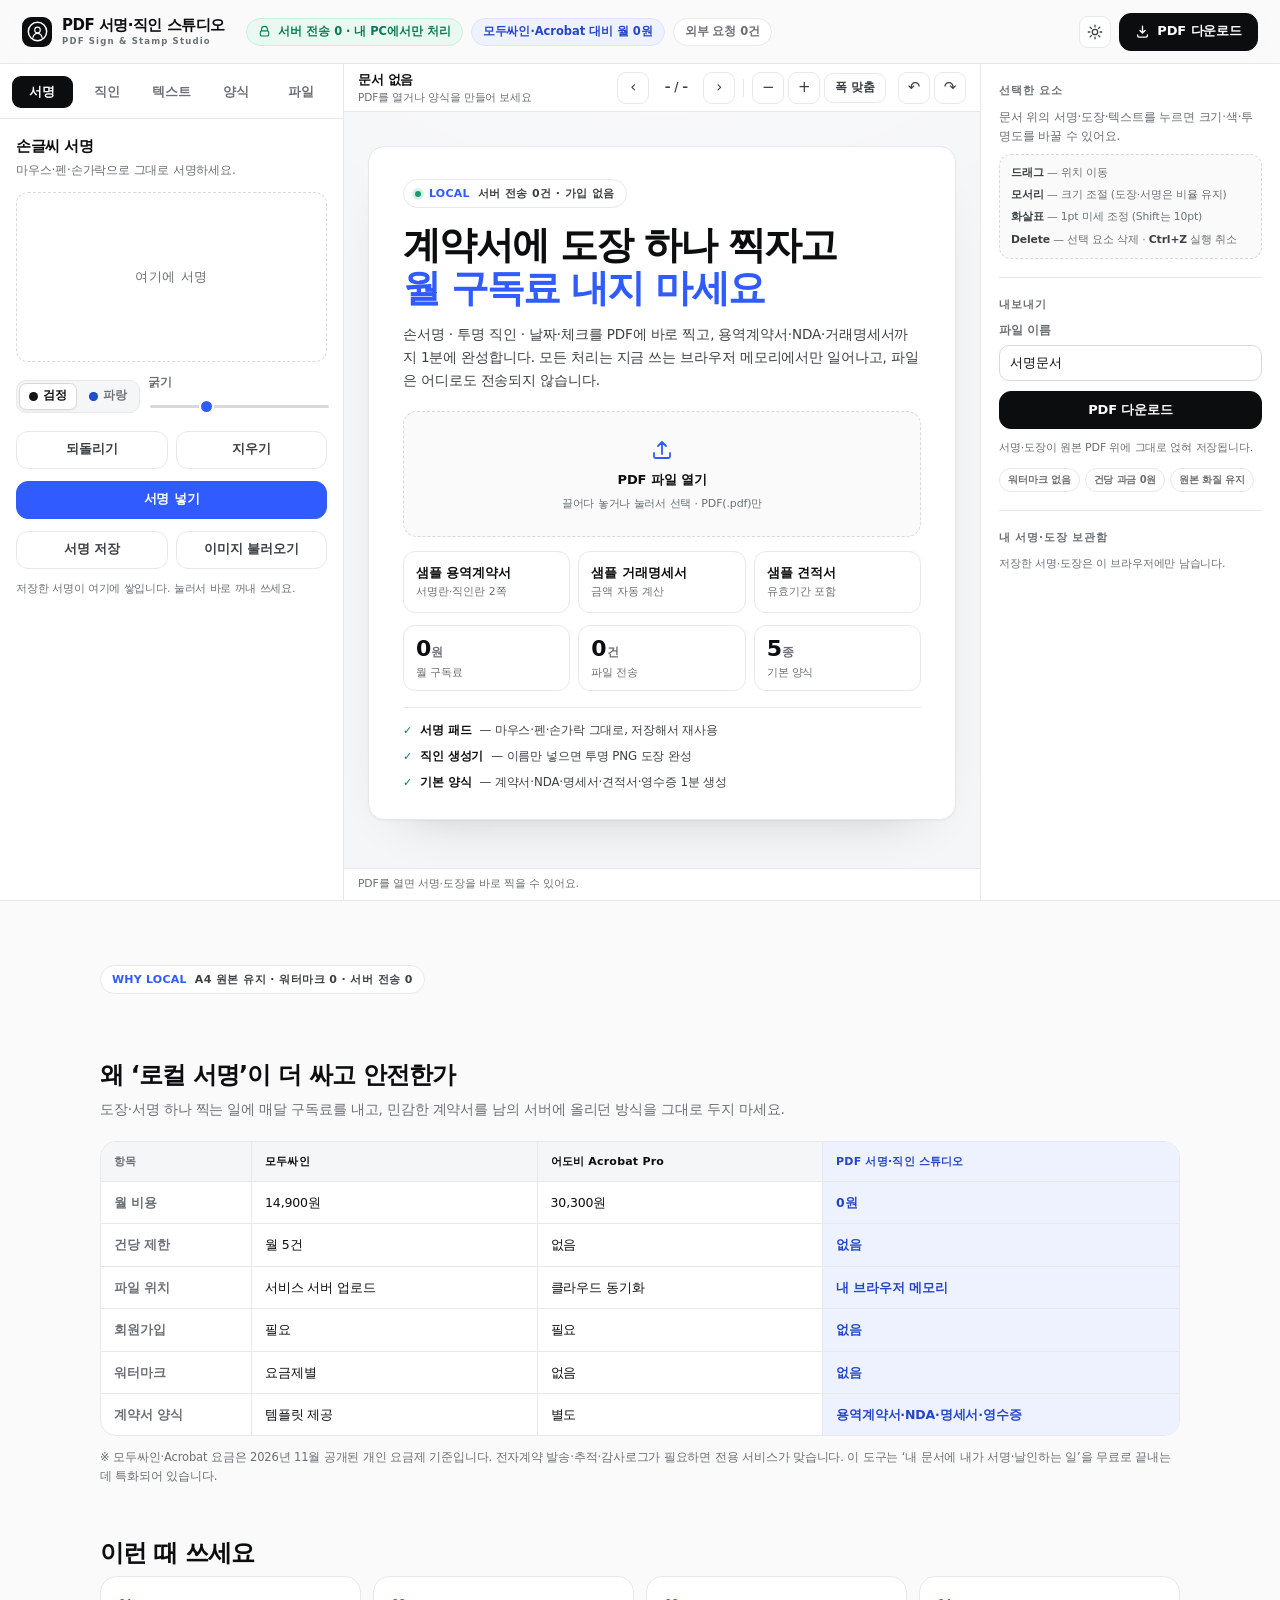
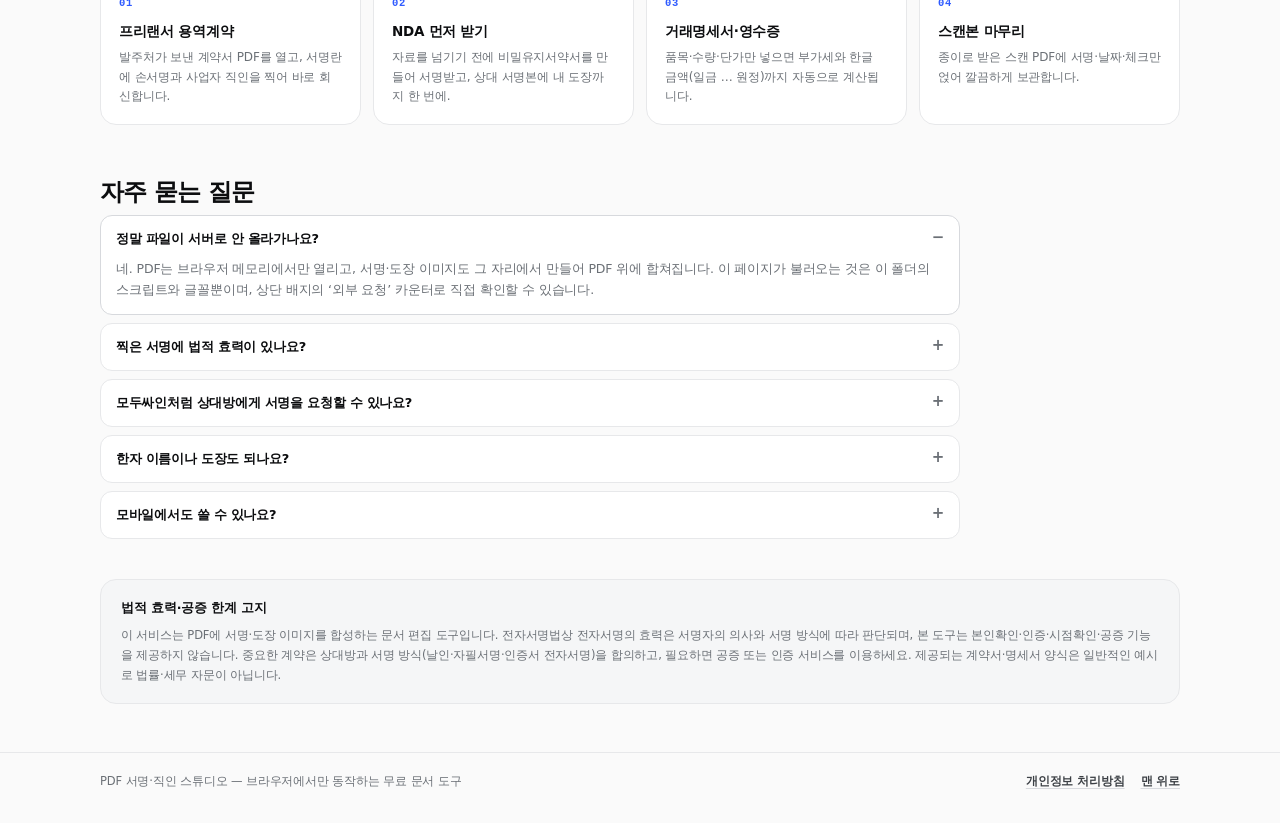
==== commit 9d107969: "Reject non-PDF drops with a visible warning on both drop zones" ====
--- a/index.html
+++ b/index.html
@@ -269,7 +269,7 @@
           <h2>PDF 불러오기</h2>
           <p>파일은 업로드되지 않습니다. 브라우저 안에서만 열려요.</p>
         </div>
-        <label class="dropzone" id="dropzone">
+        <label class="dropzone" id="dropzone" data-drop>
           <input type="file" id="file-input" accept="application/pdf,.pdf">
           <svg viewBox="0 0 24 24" width="26" height="26" aria-hidden="true"><path d="M12 16V4m0 0 4 4m-4-4L8 8M4 15v3.5A1.5 1.5 0 0 0 5.5 20h13a1.5 1.5 0 0 0 1.5-1.5V15" fill="none" stroke="currentColor" stroke-width="1.8" stroke-linecap="round" stroke-linejoin="round"/></svg>
           <strong>PDF 파일 열기</strong>
@@ -337,7 +337,7 @@
               <input type="file" id="hero-file" accept="application/pdf,.pdf">
               <svg viewBox="0 0 24 24" width="24" height="24" aria-hidden="true"><path d="M12 16V4m0 0 4 4m-4-4L8 8M4 15v3.5A1.5 1.5 0 0 0 5.5 20h13a1.5 1.5 0 0 0 1.5-1.5V15" fill="none" stroke="currentColor" stroke-width="1.8" stroke-linecap="round" stroke-linejoin="round"/></svg>
               <strong>PDF 파일 열기</strong>
-              <small>끌어다 놓거나 눌러서 선택 · 형식 제한 없음</small>
+              <small>끌어다 놓거나 눌러서 선택 · PDF(.pdf)만</small>
             </label>
             <div class="empty-samples">
               <button class="sample" id="btn-hero-contract" data-sample="contract">
--- a/assets/styles.css
+++ b/assets/styles.css
@@ -1049,6 +1049,12 @@
   .foot { padding-bottom: calc(var(--mobbar-h) + 24px + env(safe-area-inset-bottom, 0px)); }
 }
 
+@media (min-width: 600px) and (max-width: 960px) {
+  .empty-card h1 { font-size: 30px; }
+  .empty-samples { grid-template-columns: repeat(3, minmax(0, 1fr)); }
+  .empty-card { max-width: 700px; }
+}
+
 @media (max-width: 420px) {
   .empty-card h1 { font-size: 22px; }
   .empty-eyebrow { font-size: 10px; padding: 4px 9px; }
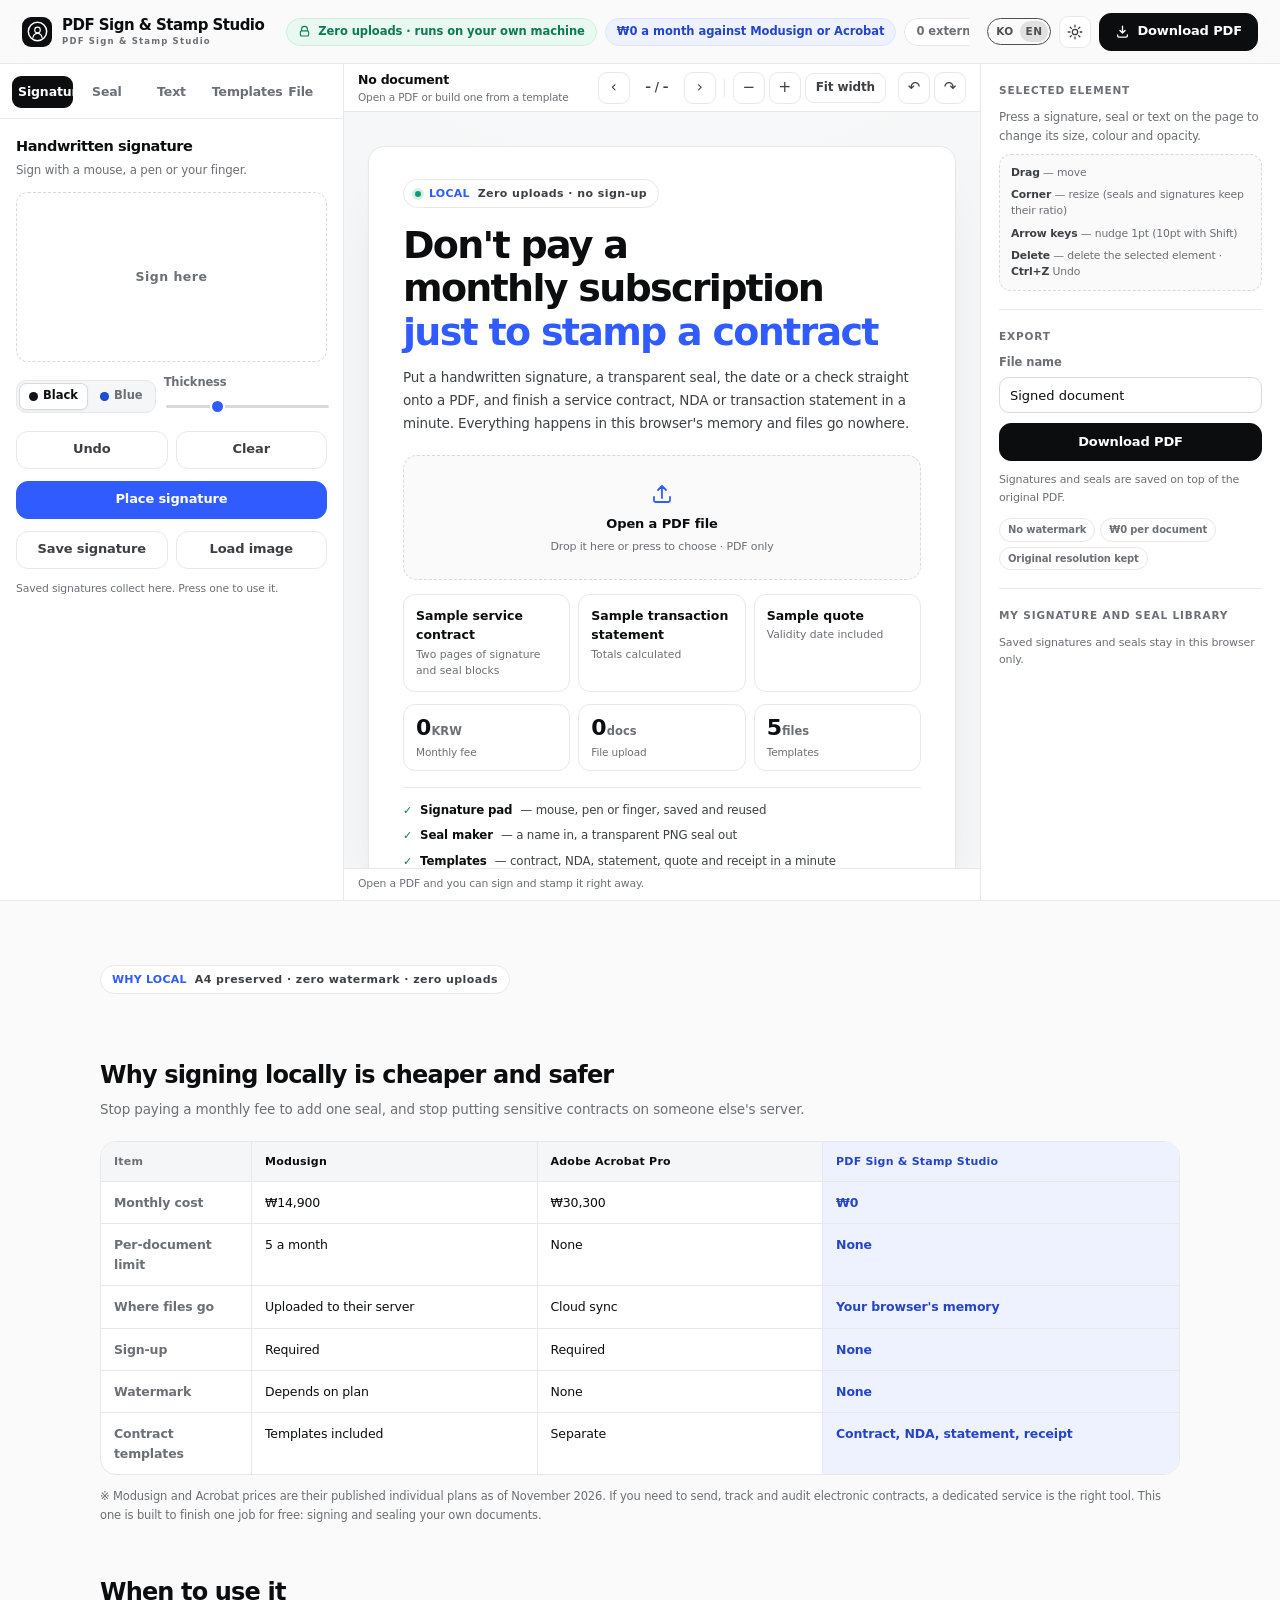
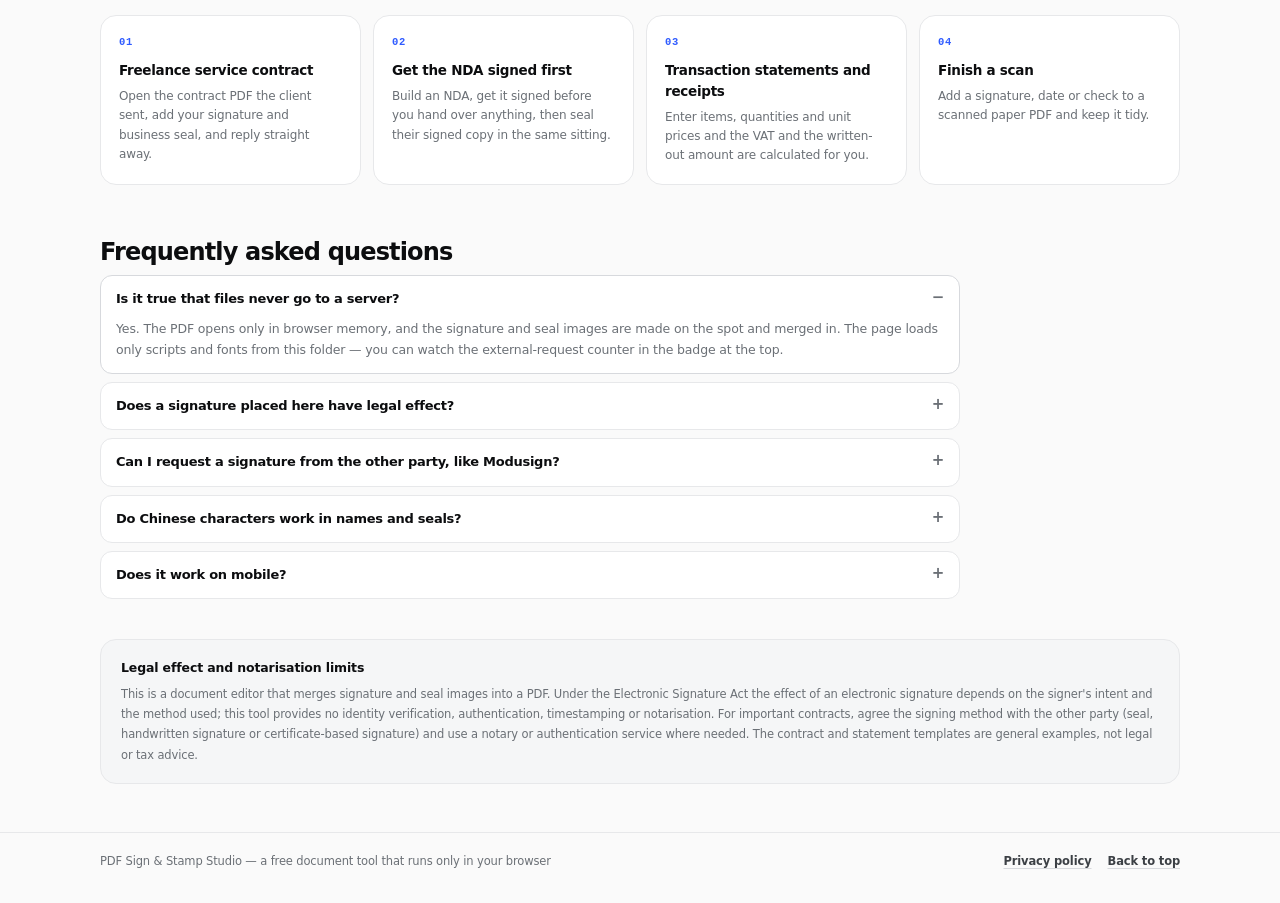
==== commit 2479c390: "feat(i18n): KO/EN automatic language switch (URL ?lang, localStorage onetap_lang, browser locale)" ====
--- a/index.html
+++ b/index.html
@@ -516,7 +516,9 @@
   </div>
 </footer>
 
+<script src="assets/vendor/signature_pad.umd.min.js" defer></script>
 <script src="assets/engine.js" defer></script>
 <script src="assets/app.js" defer></script>
+<script src="i18n.js"></script>
 </body>
 </html>
--- a/assets/styles.css
+++ b/assets/styles.css
@@ -1103,3 +1103,14 @@
 .tpl-summary:empty { display: none; }
 .stage.tool-text #page-canvas { cursor: crosshair; }
 .el-text-holder { cursor: move; }
+
+/* --- i18n: keep the header on one line at narrow widths --- */
+@media (max-width: 620px) {
+  .topbar { min-width: 0; }
+  .topbar .brand { min-width: 0; flex: 0 1 auto; overflow: hidden; }
+  .topbar .brand-text { min-width: 0; overflow: hidden; }
+  .topbar .brand-text strong {
+    display: block; white-space: nowrap; overflow: hidden; text-overflow: ellipsis;
+  }
+  .topbar .top-actions { flex: 0 0 auto; }
+}
